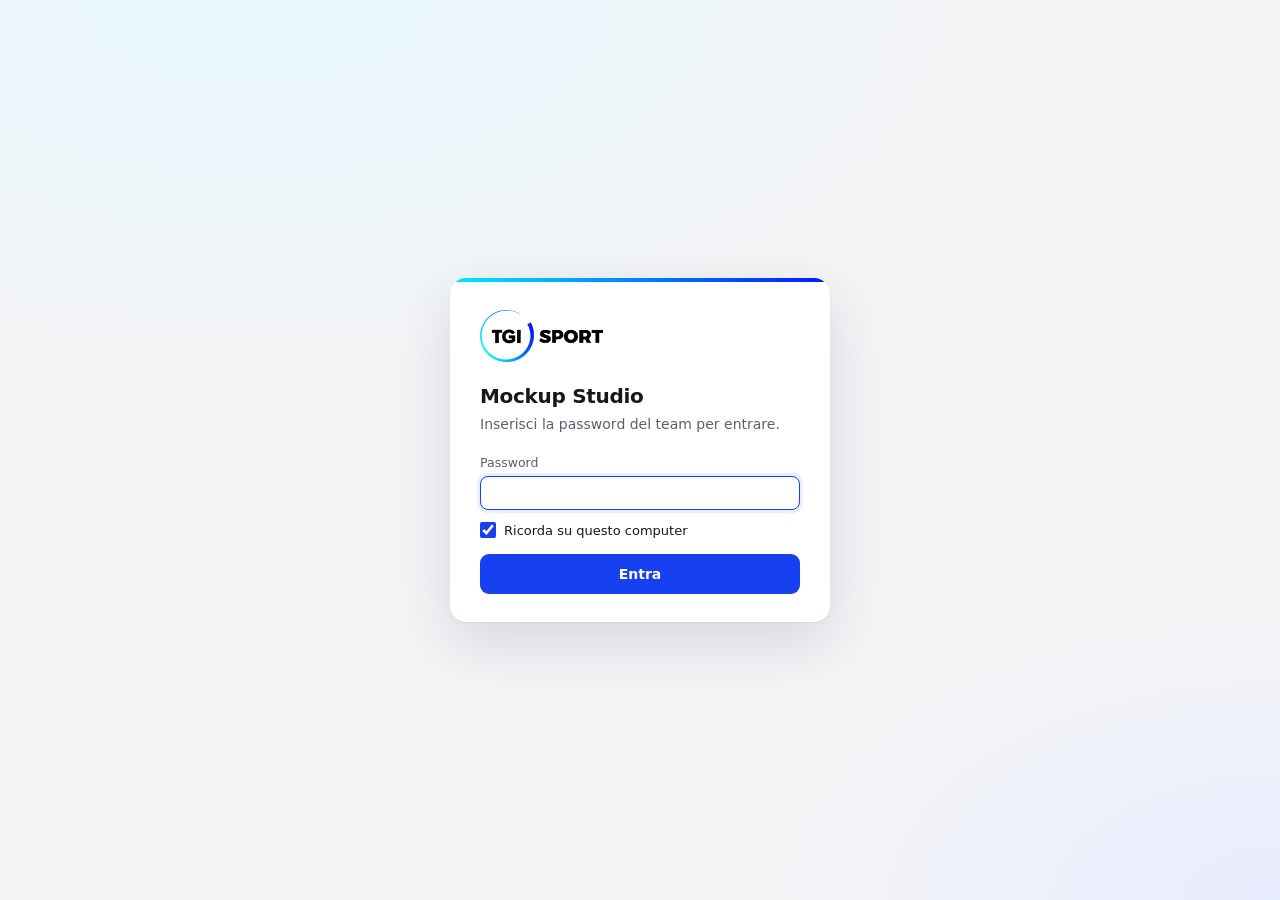
==== Mockup Studio.html @ ddcdf3de "Rimozione dello sfondo del logo sempre disponibile Prima l'opzione compariva solo se il file aveva u" ====
<!doctype html>
<html lang="it">
<head>
  <meta charset="utf-8">
  <meta name="viewport" content="width=device-width, initial-scale=1">
  <title>Mockup Studio · TGI Sport</title>
  <link rel="icon" type="image/png" href="app/favicon.png">
  <link rel="apple-touch-icon" href="app/favicon-180.png">
  <link rel="stylesheet" href="app/stile.css">
</head>
<body>
  <header class="testata">
    <div class="marchio">
      <img class="marchio-logo" src="Logo/TGI-Sport_black.png" alt="TGI Sport" onerror="this.remove()">
      <span class="marchio-nome">Mockup Studio</span>
    </div>
    <nav class="schede" role="tablist" aria-label="Sezioni">
      <button type="button" role="tab" data-vista="mockup" aria-selected="true">Crea mockup</button>
      <button type="button" role="tab" data-vista="template" aria-selected="false">Template</button>
    </nav>
    <span class="spazio"></span>
    <button type="button" class="esci" id="btn-esci" hidden>Esci</button>
  </header>

  <!-- Accesso con la password del team (i template sono cifrati) -->
  <div class="accesso in-attesa" id="accesso">
    <form class="accesso-scheda" id="accesso-form" autocomplete="on">
      <img class="accesso-logo" src="Logo/TGI-Sport_black.png" alt="TGI Sport" onerror="this.remove()">
      <h1>Mockup Studio</h1>
      <p>Inserisci la password del team per entrare.</p>
      <label class="campo"><span>Password</span><input type="password" id="accesso-password" autocomplete="current-password" required></label>
      <label class="spunta"><input type="checkbox" id="accesso-ricorda" checked><span>Ricorda su questo computer</span></label>
      <div class="errore" id="accesso-errore" role="alert" hidden></div>
      <button type="submit" class="primario" id="accesso-entra">Entra</button>
    </form>
  </div>

  <main>
    <!-- ===================== CREA MOCKUP ===================== -->
    <section class="vista" id="vista-mockup">
      <aside class="pannello">
        <section class="passo">
          <h2><span class="n">1</span>Cliente e tipologia</h2>
          <label class="campo"><span>Cliente</span><select id="sel-cliente"></select></label>
          <div class="segmentato" id="sel-tipo" role="radiogroup" aria-label="Tipologia">
            <button type="button" role="radio" data-tipo="CC"><b>Centro campo</b><small>cerchio 500 px</small></button>
            <button type="button" role="radio" data-tipo="MATS"><b>Tappeti</b><small>900 × 100 px</small></button>
          </div>
          <label class="campo" id="campo-scena" hidden><span>Immagine</span><select id="sel-scena"></select></label>
        </section>

        <section class="passo">
          <h2><span class="n">2</span>Logo</h2>
          <label class="drop" id="drop">
            <input type="file" id="file-logo" accept=".ai,.pdf,.svg,.png,.jpg,.jpeg,.webp,image/*,application/pdf">
            <svg class="drop-icona" viewBox="0 0 24 24" aria-hidden="true"><path d="M12 16V4m0 0-4.5 4.5M12 4l4.5 4.5M4 15v3a2 2 0 0 0 2 2h12a2 2 0 0 0 2-2v-3" fill="none" stroke="currentColor" stroke-width="1.7" stroke-linecap="round" stroke-linejoin="round"/></svg>
            <span class="drop-testo"><b>Trascina qui il logo</b><br>oppure clicca per sceglierlo</span>
            <span class="drop-formati">.ai · .pdf · .svg · .png · .jpg</span>
          </label>
          <div class="file" id="file-info" hidden>
            <div class="file-riga">
              <span class="file-nome" id="file-nome"></span>
              <button type="button" class="icona" id="btn-cambia-logo" title="Cambia logo" aria-label="Cambia logo">
                <svg viewBox="0 0 24 24" aria-hidden="true"><path d="M6 6l12 12M18 6 6 18" fill="none" stroke="currentColor" stroke-width="1.8" stroke-linecap="round"/></svg>
              </button>
            </div>
            <div class="file-meta" id="file-meta"></div>
            <div class="file-miniatura sfondo-scacchi"><img id="file-miniatura" alt="Anteprima del file originale"></div>
            <label class="campo" id="campo-pagina" hidden><span>Tavola</span><select id="sel-pagina"></select></label>
            <div class="rilevato" id="rilevato"></div>
            <label class="spunta"><input type="checkbox" id="chk-composto"><span>Usa il file così com'è <small>(già composto)</small></span></label>
          </div>
          <div class="errore" id="errore-logo" role="alert" hidden></div>
        </section>

        <section class="passo" id="passo-composizione">
          <h2><span class="n">3</span>Composizione</h2>
          <div class="campo">
            <span>Colore di sfondo</span>
            <div class="campioni" id="campioni"></div>
            <div class="colore">
              <input type="color" id="col-sfondo" value="#ffffff" aria-label="Scegli colore">
              <input type="text" id="hex-sfondo" value="#FFFFFF" maxlength="7" spellcheck="false" aria-label="Codice colore">
            </div>
          </div>
          <label class="campo cursore"><span>Dimensione logo <output id="out-dim"></output></span><input type="range" id="rng-dim" min="10" max="120" step="1"></label>
          <label class="campo cursore"><span>Spostamento orizzontale <output id="out-x"></output></span><input type="range" id="rng-x" min="-40" max="40" step="0.5"></label>
          <label class="campo cursore"><span>Spostamento verticale <output id="out-y"></output></span><input type="range" id="rng-y" min="-40" max="40" step="0.5"></label>
          <button type="button" class="link" id="btn-ricentra">Ricentra e ripristina dimensione</button>
          <div id="blocco-sfondo-logo" hidden>
            <label class="campo"><span>Sfondo del file del logo</span>
              <select id="sel-rimuovi">
                <option value="no">Mantienilo com'è</option>
                <option value="ovunque">Togli un colore (ovunque)</option>
                <option value="contorno">Togli un colore solo attorno al logo</option>
              </select>
            </label>
            <p class="nota" id="nota-sfondo"></p>
            <div class="campo" id="campo-colore-rimozione">
              <span>Colore da togliere</span>
              <div class="colore">
                <input type="color" id="col-rimozione" value="#ffffff" aria-label="Colore da togliere">
                <input type="text" id="hex-rimozione" value="#FFFFFF" maxlength="7" spellcheck="false" aria-label="Codice del colore da togliere">
                <button type="button" class="contagocce" id="btn-contagocce" title="Preleva il colore dallo schermo, per esempio dall'anteprima del file" aria-label="Preleva il colore dallo schermo" hidden>
                  <svg viewBox="0 0 24 24" aria-hidden="true" fill="none" stroke="currentColor" stroke-width="1.8" stroke-linecap="round" stroke-linejoin="round"><path d="m2 22 1-1h3l9-9"/><path d="M3 21v-3l9-9"/><path d="m15 6 3.4-3.4a2.1 2.1 0 1 1 3 3L18 9l.4.4a2.1 2.1 0 1 1-3 3l-3.8-3.8a2.1 2.1 0 1 1 3-3l.4.4Z"/></svg>
                </button>
              </div>
            </div>
            <label class="campo cursore" id="campo-tolleranza"><span>Tolleranza <output id="out-tol"></output></span><input type="range" id="rng-tol" min="5" max="120" step="1"></label>
          </div>
        </section>

        <section class="passo" id="passo-posizioni">
          <h2><span class="n">4</span>Posizioni</h2>
          <div class="posizioni" id="lista-posizioni"></div>
        </section>

        <section class="passo">
          <h2><span class="n">5</span>Salva</h2>
          <label class="campo"><span>Nome brand</span><input type="text" id="txt-brand" placeholder="es. Nike" autocomplete="off" spellcheck="false"></label>
          <ul class="uscite" id="uscite"></ul>
          <div class="cartella" id="cartella"></div>
          <button type="button" class="primario" id="btn-salva">Salva PNG + JPG</button>
          <div class="secondari">
            <button type="button" id="btn-png">Solo PNG</button>
            <button type="button" id="btn-jpg">Solo JPG</button>
          </div>
        </section>
      </aside>

      <div class="area">
        <div class="barra">
          <div class="segmentato piccolo" id="sel-zoom" role="radiogroup" aria-label="Inquadratura">
            <button type="button" role="radio" data-zoom="intera">Intera</button>
            <button type="button" role="radio" data-zoom="dettaglio">Dettaglio</button>
          </div>
          <button type="button" class="tieni" id="btn-originale" title="Tieni premuto per vedere l'immagine senza il logo">Tieni premuto: originale</button>
          <span class="spazio"></span>
          <span class="misura" id="misura-mockup"></span>
        </div>
        <div class="palco" id="palco">
          <div class="tela" id="tela">
            <canvas id="cv-base"></canvas>
            <canvas id="cv-mockup"></canvas>
            <canvas id="cv-sovrapposto"></canvas>
          </div>
          <div class="palco-messaggio" id="palco-messaggio" hidden></div>
          <div class="caricamento" id="caricamento" hidden><span></span></div>
        </div>
        <div class="produzione">
          <div class="produzione-info">
            <b>PNG di produzione</b>
            <span id="misura-png"></span>
          </div>
          <div class="scacchiera" id="box-artwork"><canvas id="cv-artwork"></canvas></div>
        </div>
      </div>
    </section>

    <!-- ===================== TEMPLATE ===================== -->
    <section class="vista" id="vista-template" hidden>
      <aside class="pannello">
        <section class="passo">
          <h2>Template cliente</h2>
          <label class="campo"><span>Template</span><select id="ed-sel-template"></select></label>
          <div class="secondari">
            <button type="button" id="ed-nuovo">+ Nuovo</button>
            <label class="bottone">Importa file…<input type="file" id="ed-importa" accept=".js,.json" hidden></label>
          </div>
          <label class="campo"><span>Nome del cliente</span><input type="text" id="ed-nome" autocomplete="off"></label>
          <p class="nota">File: <code id="ed-file"></code></p>
        </section>

        <section class="passo">
          <h2>Immagini</h2>
          <div class="lista" id="ed-scene"></div>
          <label class="bottone pieno">+ Aggiungi immagine<input type="file" id="ed-file-scena" accept="image/jpeg,image/png,image/webp" hidden></label>
        </section>

        <section class="passo" id="ed-passo-scena" hidden>
          <h2>Immagine selezionata</h2>
          <label class="campo"><span>Nome</span><input type="text" id="ed-nome-scena" autocomplete="off"></label>
          <div class="segmentato" id="ed-tipo-scena" role="radiogroup" aria-label="Tipologia dell'immagine">
            <button type="button" role="radio" data-tipo="CC"><b>Centro campo</b><small>CC</small></button>
            <button type="button" role="radio" data-tipo="MATS"><b>Tappeti</b><small>MATS</small></button>
          </div>
          <h3>Posizioni</h3>
          <div class="lista" id="ed-posizioni"></div>
          <button type="button" class="bottone pieno" id="ed-aggiungi-pos">+ Aggiungi posizione</button>
          <div class="punto" id="ed-punto" hidden>
            <span id="ed-punto-nome"></span>
            <label>X <input type="number" id="ed-punto-x" step="0.1"></label>
            <label>Y <input type="number" id="ed-punto-y" step="0.1"></label>
          </div>
          <label class="spunta"><input type="checkbox" id="ed-prova" checked><span>Mostra artwork di prova</span></label>
          <p class="nota" id="ed-aiuto"></p>
        </section>

        <section class="passo">
          <h2>Salva template</h2>
          <p class="nota" id="ed-nota-salva"></p>
          <button type="button" class="primario" id="ed-salva">Salva nella cartella templates</button>
          <div class="secondari"><button type="button" id="ed-scarica">Scarica i file</button></div>
        </section>

        <section class="passo">
          <h2>Password del team</h2>
          <p class="nota" id="ed-nota-password"></p>
          <form id="ed-form-password">
            <label class="campo"><span>Nuova password</span><input type="password" id="ed-nuova-password" autocomplete="new-password" minlength="8"></label>
            <label class="campo"><span>Ripeti la nuova password</span><input type="password" id="ed-conferma-password" autocomplete="new-password" minlength="8"></label>
            <button type="submit" class="bottone pieno" id="ed-cambia-password">Imposta la nuova password</button>
          </form>
        </section>
      </aside>

      <div class="area">
        <div class="barra">
          <button type="button" class="piccolo" id="ed-adatta">Adatta</button>
          <button type="button" class="piccolo" id="ed-100">100%</button>
          <span class="misura" id="ed-zoom"></span>
          <span class="spazio"></span>
          <span class="suggerimento">Rotella: zoom · Trascina lo sfondo: sposta · Frecce: muovi il punto (⇧ ×10, ⌥ ×0,1)</span>
        </div>
        <div class="palco editor" id="ed-palco" tabindex="0">
          <canvas id="ed-canvas"></canvas>
          <canvas class="lente" id="ed-lente" width="176" height="176" hidden></canvas>
          <div class="palco-messaggio" id="ed-messaggio">Scegli un template o aggiungi un'immagine per iniziare.</div>
        </div>
      </div>
    </section>
  </main>

  <div class="avvisi" id="avvisi" aria-live="polite"></div>

  <script src="app/geometria.js"></script>
  <script src="app/rendering.js"></script>
  <script src="app/loghi.js"></script>
  <script src="app/composizione.js"></script>
  <script src="app/cifratura.js"></script>
  <script src="app/template.js"></script>
  <script src="app/archivio.js"></script>
  <script src="app/accesso.js"></script>
  <script src="app/app.js"></script>
  <script src="app/editor.js"></script>
</body>
</html>
---- app/stile.css ----
/* Mockup Studio — stile */
:root {
  --sfondo: #f3f4f6;
  --pannello: #ffffff;
  --inchiostro: #15171c;
  --inchiostro-2: #5a606d;
  --inchiostro-3: #8b919c;
  --linea: #e2e4e9;
  --linea-forte: #cfd3da;
  /* colori ripresi dal logo TGI Sport (anello da ciano a blu) */
  --accento: #1740f0;
  --accento-scuro: #0d30cc;
  --accento-tenue: #e9eeff;
  --marchio-gradiente: linear-gradient(90deg, #00e8fe, #0018fe);
  --ok: #188a4a;
  --ok-tenue: #e7f6ee;
  --attenzione: #a86500;
  --attenzione-tenue: #fff4e0;
  --errore: #c62f28;
  --errore-tenue: #fdecea;
  --palco: #1c1e23;
  --palco-2: #25282e;
  --raggio: 10px;
  --ombra: 0 1px 2px rgba(16, 20, 30, .06), 0 4px 16px rgba(16, 20, 30, .06);
  font-family: -apple-system, BlinkMacSystemFont, "SF Pro Text", "Segoe UI", system-ui, Roboto, "Helvetica Neue", Arial, sans-serif;
  font-size: 14px;
  color: var(--inchiostro);
  background: var(--sfondo);
  -webkit-font-smoothing: antialiased;
}

* { box-sizing: border-box; }
html, body { height: 100%; margin: 0; }
body { display: flex; flex-direction: column; background: var(--sfondo); overflow: hidden; }
button, input, select { font: inherit; color: inherit; }
[hidden] { display: none !important; }

/* ---------- testata ---------- */
.testata {
  display: flex; align-items: center; gap: 28px;
  height: 58px; padding: 0 20px;
  background: var(--pannello); border-bottom: 1px solid var(--linea);
  flex: none;
}
.marchio { display: flex; align-items: center; gap: 14px; }
.marchio-logo { display: block; height: 36px; width: auto; }
.marchio-nome {
  padding-left: 14px; border-left: 1px solid var(--linea-forte);
  font-weight: 650; font-size: 14.5px; line-height: 22px; letter-spacing: -.01em; white-space: nowrap;
}
.schede { display: flex; gap: 4px; height: 100%; }
.schede button {
  border: 0; background: none; padding: 0 12px; cursor: pointer;
  color: var(--inchiostro-2); font-weight: 500; position: relative;
}
.schede button[aria-selected="true"] { color: var(--inchiostro); }
.schede button[aria-selected="true"]::after {
  content: ""; position: absolute; left: 10px; right: 10px; bottom: -1px; height: 2px; background: var(--marchio-gradiente); border-radius: 2px;
}
.schede button:hover { color: var(--inchiostro); }

main { flex: 1; min-height: 0; display: flex; }
.testata .spazio { flex: 1; }
.esci {
  height: 32px; padding: 0 14px; border: 1px solid var(--linea-forte); border-radius: 8px; background: #fff;
  color: var(--inchiostro-2); font-weight: 500; font-size: 13px; cursor: pointer;
}
.esci:hover { color: var(--inchiostro); border-color: var(--inchiostro-3); }

/* ---------- accesso con password ---------- */
.accesso {
  position: fixed; inset: 0; z-index: 20; display: grid; place-items: center; padding: 20px;
  background: radial-gradient(1200px 600px at 20% 0%, #e9f9ff 0%, transparent 60%), radial-gradient(900px 500px at 100% 100%, #e8ecff 0%, transparent 55%), var(--sfondo);
}
.accesso-scheda {
  width: 100%; max-width: 380px; padding: 32px 30px 28px; border-radius: 16px; background: var(--pannello);
  box-shadow: 0 1px 2px rgba(16, 20, 30, .06), 0 20px 60px rgba(16, 20, 30, .12); position: relative; overflow: hidden;
}
.accesso.in-attesa .accesso-scheda { visibility: hidden; }
.accesso-scheda::before { content: ""; position: absolute; left: 0; right: 0; top: 0; height: 4px; background: var(--marchio-gradiente); }
.accesso-logo { display: block; height: 52px; width: auto; margin: 0 0 22px; }
.accesso-scheda h1 { margin: 0 0 6px; font-size: 20px; letter-spacing: -.015em; }
.accesso-scheda > p { margin: 0 0 20px; color: var(--inchiostro-2); line-height: 1.5; }
.accesso-scheda .spunta { margin: 2px 0 16px; }
.accesso-scheda .errore { margin: 0 0 14px; }


.vista { flex: 1; min-width: 0; display: flex; }

/* ---------- pannello laterale ---------- */
.pannello {
  width: 344px; flex: none; overflow-y: auto;
  background: var(--pannello); border-right: 1px solid var(--linea);
  padding: 6px 0 24px;
}
.passo { padding: 16px 20px 18px; border-bottom: 1px solid var(--linea); }
.passo:last-child { border-bottom: 0; }
.passo h2 {
  display: flex; align-items: center; gap: 10px;
  margin: 0 0 14px; font-size: 13px; font-weight: 650; letter-spacing: .01em; text-transform: uppercase; color: var(--inchiostro-2);
}
.passo h3 { margin: 18px 0 8px; font-size: 13px; font-weight: 600; }
.n {
  display: inline-grid; place-items: center; width: 20px; height: 20px; border-radius: 50%;
  background: var(--inchiostro); color: #fff; font-size: 11px; font-weight: 700;
}
.passo.disattivo { opacity: .45; pointer-events: none; }

.campo { display: flex; flex-direction: column; gap: 6px; margin-bottom: 12px; }
.campo > span { font-size: 12.5px; color: var(--inchiostro-2); font-weight: 500; display: flex; justify-content: space-between; }
.campo output { color: var(--inchiostro); font-variant-numeric: tabular-nums; }
input[type="text"], input[type="number"], input[type="password"], select {
  height: 34px; padding: 0 10px; border: 1px solid var(--linea-forte); border-radius: 8px; background: #fff; width: 100%;
  outline: none; transition: border-color .15s, box-shadow .15s;
}
input[type="text"]:focus, input[type="number"]:focus, input[type="password"]:focus, select:focus { border-color: var(--accento); box-shadow: 0 0 0 3px var(--accento-tenue); }
input[type="range"] { width: 100%; accent-color: var(--accento); margin: 2px 0; }

.segmentato { display: grid; grid-auto-flow: column; grid-auto-columns: 1fr; gap: 6px; margin-bottom: 12px; }
.segmentato button {
  display: flex; flex-direction: column; align-items: flex-start; gap: 2px;
  padding: 9px 11px; border: 1px solid var(--linea-forte); border-radius: 9px; background: #fff; cursor: pointer; text-align: left;
  transition: border-color .15s, background .15s;
}
.segmentato button b { font-weight: 600; font-size: 13.5px; }
.segmentato button small { font-size: 11.5px; color: var(--inchiostro-3); }
.segmentato button:hover { border-color: var(--inchiostro-3); }
.segmentato button[aria-checked="true"] { border-color: var(--accento); background: var(--accento-tenue); box-shadow: inset 0 0 0 1px var(--accento); }
.segmentato button:disabled { opacity: .4; cursor: not-allowed; }
.segmentato.piccolo { margin: 0; gap: 0; background: var(--palco-2); border-radius: 8px; padding: 2px; }
.segmentato.piccolo button {
  padding: 5px 12px; border: 0; background: transparent; color: #c9ccd3; border-radius: 6px; align-items: center; font-size: 12.5px;
}
.segmentato.piccolo button[aria-checked="true"] { background: #3a3e46; color: #fff; box-shadow: none; }

/* drop zone */
.drop {
  position: relative; display: flex; flex-direction: column; align-items: center; gap: 8px; text-align: center;
  padding: 20px 16px 16px; border: 1.5px dashed var(--linea-forte); border-radius: var(--raggio); cursor: pointer;
  color: var(--inchiostro-2); background: #fafbfc; transition: border-color .15s, background .15s;
}
.drop input { position: absolute; inset: 0; opacity: 0; cursor: pointer; width: 100%; }
.drop:hover, .drop.sopra { border-color: var(--accento); background: var(--accento-tenue); color: var(--inchiostro); }
.drop-icona { width: 26px; height: 26px; color: var(--accento); }
.drop-testo { line-height: 1.45; }
.drop-testo b { color: var(--inchiostro); font-weight: 600; }
.drop-formati { font-size: 11.5px; color: var(--inchiostro-3); letter-spacing: .02em; }

.file { border: 1px solid var(--linea); border-radius: var(--raggio); padding: 10px 12px; margin-top: 10px; background: #fafbfc; }
.file-riga { display: flex; align-items: center; gap: 8px; }
.file-nome { flex: 1; min-width: 0; font-weight: 600; overflow: hidden; text-overflow: ellipsis; white-space: nowrap; }
.file-meta { font-size: 12px; color: var(--inchiostro-3); margin: 2px 0 8px; }
.file .campo { margin: 8px 0; }
.icona {
  display: inline-grid; place-items: center; width: 26px; height: 26px; border: 0; border-radius: 6px; background: transparent; cursor: pointer; color: var(--inchiostro-2);
}
.icona svg { width: 16px; height: 16px; }
.icona:hover { background: var(--linea); color: var(--inchiostro); }

.sfondo-scacchi {
  background-color: #ffffff;
  background-image: linear-gradient(45deg, #dfe1e6 25%, transparent 25%), linear-gradient(-45deg, #dfe1e6 25%, transparent 25%),
    linear-gradient(45deg, transparent 75%, #dfe1e6 75%), linear-gradient(-45deg, transparent 75%, #dfe1e6 75%);
  background-size: 10px 10px; background-position: 0 0, 0 5px, 5px -5px, -5px 0;
}
.file-miniatura { display: flex; align-items: center; justify-content: center; height: 88px; padding: 8px; margin: 2px 0 10px; border: 1px solid var(--linea); border-radius: 8px; }
.file-miniatura img { display: block; max-width: 100%; max-height: 100%; }
.file-miniatura img:not([src]) { display: none; }
.contagocce {
  flex: none; display: grid; place-items: center; width: 40px; height: 34px; padding: 0;
  border: 1px solid var(--linea-forte); border-radius: 8px; background: #fff; color: var(--inchiostro-2); cursor: pointer;
}
.contagocce:hover { border-color: var(--inchiostro-3); color: var(--inchiostro); }
.contagocce svg { width: 18px; height: 18px; }
#nota-sfondo { margin: -4px 0 12px; }
#nota-sfondo:empty { display: none; }
.rilevato { font-size: 12.5px; line-height: 1.4; padding: 8px 10px; border-radius: 8px; margin-bottom: 8px; }
.rilevato:empty { display: none; }
.rilevato.si { background: var(--ok-tenue); color: var(--ok); }
.rilevato.no { background: #f0f1f4; color: var(--inchiostro-2); }
.rilevato.attenzione { background: var(--attenzione-tenue); color: var(--attenzione); }

.spunta { display: flex; align-items: center; gap: 8px; cursor: pointer; font-size: 13px; margin: 6px 0 0; }
.spunta input { width: 16px; height: 16px; accent-color: var(--accento); margin: 0; flex: none; }
.spunta small { color: var(--inchiostro-3); }

.errore { margin-top: 10px; padding: 9px 11px; border-radius: 8px; background: var(--errore-tenue); color: var(--errore); font-size: 12.5px; line-height: 1.45; }

.campioni { display: flex; flex-wrap: wrap; gap: 6px; }
.campione {
  width: 28px; height: 28px; border-radius: 7px; border: 1px solid rgba(0,0,0,.14); cursor: pointer; padding: 0; position: relative;
  transition: transform .1s;
}
.campione:hover { transform: scale(1.08); }
.campione[aria-pressed="true"] { box-shadow: 0 0 0 2px #fff, 0 0 0 4px var(--accento); }
.campioni-etichetta { width: 100%; font-size: 11px; color: var(--inchiostro-3); margin-top: 2px; }
.colore { display: flex; gap: 8px; margin-top: 8px; }
.colore input[type="color"] { width: 44px; height: 34px; padding: 2px; border: 1px solid var(--linea-forte); border-radius: 8px; background: #fff; cursor: pointer; flex: none; }
.colore input[type="text"] { font-family: ui-monospace, "SF Mono", Menlo, monospace; text-transform: uppercase; }

.link { border: 0; background: none; color: var(--accento); padding: 0; cursor: pointer; font-size: 12.5px; font-weight: 500; }
.link:hover { text-decoration: underline; }
#blocco-sfondo-logo { margin-top: 16px; padding-top: 14px; border-top: 1px dashed var(--linea); }

.posizioni { display: flex; flex-direction: column; gap: 6px; }
.posizione {
  display: flex; align-items: center; gap: 10px; padding: 9px 11px; border: 1px solid var(--linea-forte); border-radius: 9px; cursor: pointer;
  transition: border-color .15s, background .15s;
}
.posizione:hover { border-color: var(--inchiostro-3); }
.posizione input { width: 16px; height: 16px; accent-color: var(--accento); margin: 0; }
.posizione.attiva { border-color: var(--accento); background: var(--accento-tenue); }
.posizione small { margin-left: auto; color: var(--inchiostro-3); font-size: 11.5px; }

.uscite { list-style: none; margin: 0 0 12px; padding: 0; display: flex; flex-direction: column; gap: 6px; }
.uscite li { display: flex; align-items: baseline; gap: 8px; font-size: 12.5px; }
.uscite code { font-family: ui-monospace, "SF Mono", Menlo, monospace; font-size: 12px; background: #f0f1f4; padding: 2px 6px; border-radius: 5px; word-break: break-all; }
.uscite span { color: var(--inchiostro-3); white-space: nowrap; }

.cartella { font-size: 12.5px; color: var(--inchiostro-2); margin-bottom: 12px; line-height: 1.45; }
.cartella b { color: var(--inchiostro); font-weight: 600; }

button.primario {
  width: 100%; height: 40px; border: 0; border-radius: 9px; background: var(--accento); color: #fff; font-weight: 600; cursor: pointer;
  transition: background .15s, transform .05s;
}
button.primario:hover { background: var(--accento-scuro); }
button.primario:active { transform: translateY(1px); }
button.primario:disabled { background: #b7c3ee; cursor: not-allowed; }
.secondari { display: flex; gap: 8px; margin-top: 8px; }
.secondari > button, .secondari > .bottone, .bottone {
  flex: 1; display: inline-flex; align-items: center; justify-content: center; height: 34px; padding: 0 10px;
  border: 1px solid var(--linea-forte); border-radius: 8px; background: #fff; cursor: pointer; font-weight: 500; font-size: 13px;
}
.secondari > button:hover, .bottone:hover { border-color: var(--inchiostro-3); }
.secondari > button:disabled { opacity: .45; cursor: not-allowed; }
.bottone.pieno { width: 100%; margin-top: 8px; }

.nota { font-size: 12.5px; color: var(--inchiostro-2); line-height: 1.5; margin: 6px 0 0; }
.nota code, .passo code { font-family: ui-monospace, "SF Mono", Menlo, monospace; font-size: 12px; background: #f0f1f4; padding: 1px 5px; border-radius: 4px; }

/* ---------- area anteprima ---------- */
.area { flex: 1; min-width: 0; display: flex; flex-direction: column; background: var(--palco); }
.barra { display: flex; align-items: center; gap: 12px; height: 48px; padding: 0 16px; border-bottom: 1px solid #2c2f36; color: #c9ccd3; flex: none; }
.barra .spazio { flex: 1; }
.misura { font-size: 12px; color: #8d929c; font-variant-numeric: tabular-nums; }
.suggerimento { font-size: 12px; color: #8d929c; }
.tieni, .barra button.piccolo {
  height: 30px; padding: 0 12px; border: 1px solid #3a3e46; border-radius: 7px; background: transparent; color: #c9ccd3; cursor: pointer; font-size: 12.5px;
  user-select: none; -webkit-user-select: none;
}
.tieni:hover, .barra button.piccolo:hover { background: #2a2d34; color: #fff; }
.tieni.premuto { background: #3a3e46; color: #fff; }

.palco { position: relative; flex: 1; min-height: 0; overflow: hidden; }
.tela { position: absolute; left: 0; top: 0; transform-origin: 0 0; box-shadow: 0 8px 40px rgba(0,0,0,.45); transition: transform .25s ease; }
.tela canvas { position: absolute; left: 0; top: 0; display: block; }
.tela #cv-base { position: relative; }
.palco-messaggio {
  position: absolute; inset: 0; display: grid; place-items: center; text-align: center; padding: 24px;
  color: #9ba0aa; font-size: 14px; line-height: 1.6; pointer-events: none;
}
.caricamento { position: absolute; top: 14px; right: 16px; }
.caricamento span {
  display: block; width: 18px; height: 18px; border-radius: 50%; border: 2px solid rgba(255,255,255,.25); border-top-color: #fff; animation: gira .8s linear infinite;
}
@keyframes gira { to { transform: rotate(360deg); } }

.produzione { flex: none; display: flex; align-items: center; gap: 18px; height: 150px; padding: 14px 18px; border-top: 1px solid #2c2f36; background: #17191d; }
.produzione-info { display: flex; flex-direction: column; gap: 4px; color: #c9ccd3; font-size: 12.5px; width: 150px; flex: none; }
.produzione-info b { color: #fff; font-weight: 600; font-size: 13px; }
.produzione-info span { color: #8d929c; font-variant-numeric: tabular-nums; line-height: 1.5; }
.scacchiera {
  height: 100%; flex: 1; min-width: 0; display: flex; align-items: center; justify-content: flex-start;
}
.scacchiera canvas {
  max-height: 100%; max-width: 100%;
  background-color: #ffffff;
  background-image: linear-gradient(45deg, #d9dbe0 25%, transparent 25%), linear-gradient(-45deg, #d9dbe0 25%, transparent 25%),
    linear-gradient(45deg, transparent 75%, #d9dbe0 75%), linear-gradient(-45deg, transparent 75%, #d9dbe0 75%);
  background-size: 12px 12px; background-position: 0 0, 0 6px, 6px -6px, -6px 0;
  border-radius: 4px;
}

/* ---------- editor ---------- */
.palco.editor { cursor: grab; outline: none; }
.palco.editor.trascina { cursor: grabbing; }
.palco.editor.maniglia { cursor: move; }
#ed-canvas { position: absolute; inset: 0; width: 100%; height: 100%; display: block; }
.lente { position: absolute; top: 14px; left: 14px; width: 176px; height: 176px; border-radius: 12px; box-shadow: 0 0 0 2px #fff, 0 8px 30px rgba(0,0,0,.5); pointer-events: none; }
.lente.destra { left: auto; right: 14px; }
.lista { display: flex; flex-direction: column; gap: 6px; }
.voce {
  display: flex; align-items: center; gap: 10px; padding: 7px 8px 7px 10px; border: 1px solid var(--linea-forte); border-radius: 9px; cursor: pointer; background: #fff;
}
.voce:hover { border-color: var(--inchiostro-3); }
.voce.attiva { border-color: var(--accento); background: var(--accento-tenue); }
.voce img { width: 48px; height: 27px; object-fit: cover; border-radius: 4px; flex: none; background: #ddd; }
.voce .testo { flex: 1; min-width: 0; display: flex; flex-direction: column; }
.voce .testo b { font-weight: 600; font-size: 13px; overflow: hidden; text-overflow: ellipsis; white-space: nowrap; }
.voce .testo small { font-size: 11.5px; color: var(--inchiostro-3); }
.voce input[type="text"] { height: 28px; font-size: 13px; padding: 0 8px; }
.voce .bordo { width: 64px; flex: none; }
.voce .bordo input { height: 28px; padding: 0 6px; font-size: 12.5px; }
.pallino { width: 10px; height: 10px; border-radius: 50%; flex: none; }
.punto { display: flex; align-items: center; gap: 8px; margin-top: 12px; padding: 8px 10px; border-radius: 8px; background: #f0f1f4; font-size: 12.5px; }
.punto span { font-weight: 600; flex: 1; }
.punto label { display: flex; align-items: center; gap: 4px; color: var(--inchiostro-2); }
.punto input { width: 76px; height: 28px; padding: 0 6px; }

/* ---------- avvisi ---------- */
.avvisi { position: fixed; left: 50%; bottom: 22px; transform: translateX(-50%); display: flex; flex-direction: column; gap: 8px; align-items: center; z-index: 10; pointer-events: none; }
.avviso {
  pointer-events: auto; max-width: 560px; padding: 10px 16px; border-radius: 10px; background: #15171c; color: #fff; font-size: 13px; line-height: 1.45;
  box-shadow: 0 10px 30px rgba(0,0,0,.25); animation: entra .2s ease;
}
.avviso.ok { background: #13653a; }
.avviso.errore { background: #a32520; }
@keyframes entra { from { opacity: 0; transform: translateY(8px); } }

@media (max-width: 900px) {
  body { overflow: auto; }
  main, .vista { flex-direction: column; }
  .pannello { width: 100%; border-right: 0; border-bottom: 1px solid var(--linea); overflow: visible; }
  .area { min-height: 70vh; }
  .suggerimento { display: none; }
}
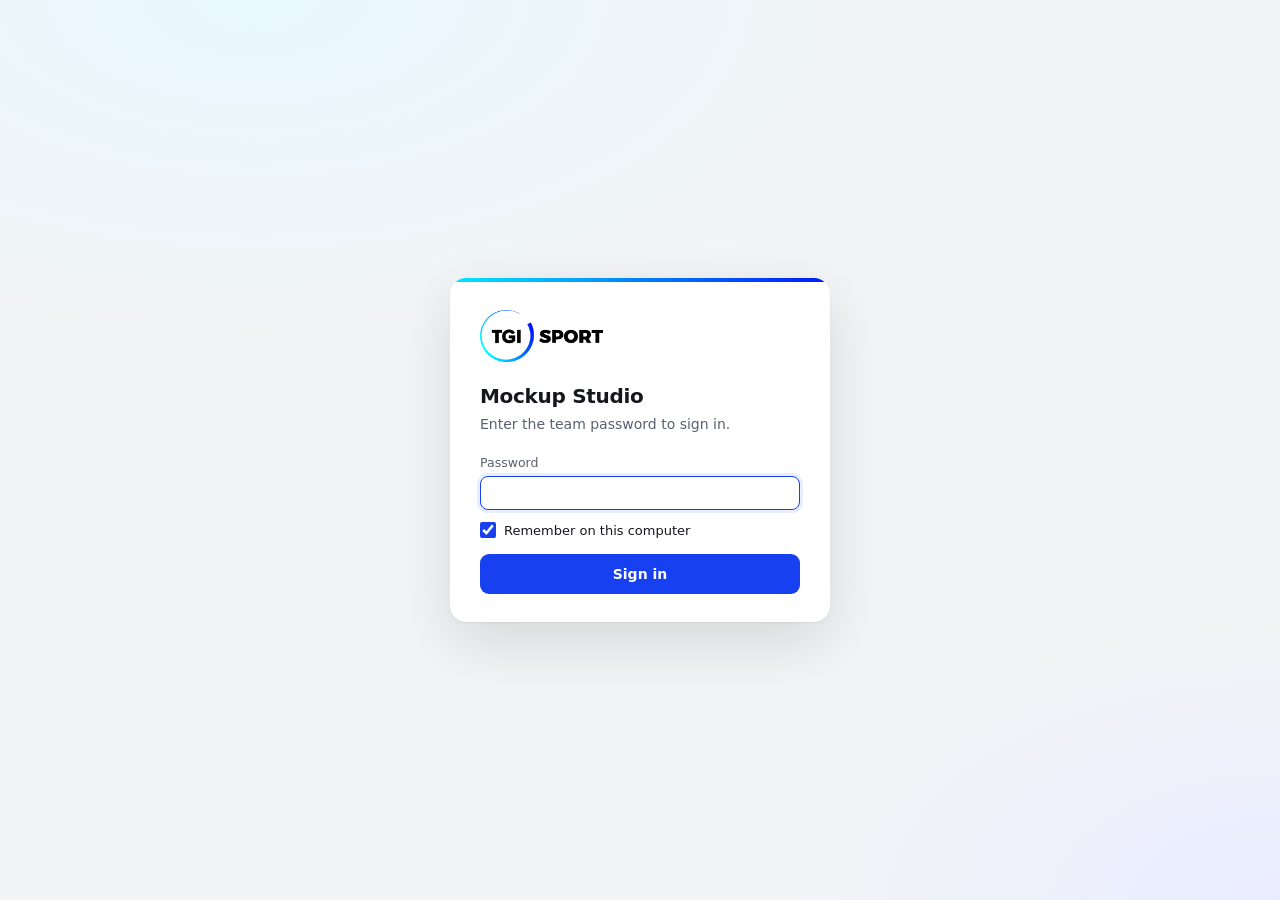
==== commit ad887b67: "Interfaccia in inglese Tutti i testi della piattaforma sono ora in inglese (britannico): schermate, " ====
--- a/Mockup Studio.html
+++ b/Mockup Studio.html
@@ -1,5 +1,5 @@
 <!doctype html>
-<html lang="it">
+<html lang="en">
 <head>
   <meta charset="utf-8">
   <meta name="viewport" content="width=device-width, initial-scale=1">
@@ -14,12 +14,12 @@
       <img class="marchio-logo" src="Logo/TGI-Sport_black.png" alt="TGI Sport" onerror="this.remove()">
       <span class="marchio-nome">Mockup Studio</span>
     </div>
-    <nav class="schede" role="tablist" aria-label="Sezioni">
-      <button type="button" role="tab" data-vista="mockup" aria-selected="true">Crea mockup</button>
-      <button type="button" role="tab" data-vista="template" aria-selected="false">Template</button>
+    <nav class="schede" role="tablist" aria-label="Sections">
+      <button type="button" role="tab" data-vista="mockup" aria-selected="true">Create mockup</button>
+      <button type="button" role="tab" data-vista="template" aria-selected="false">Templates</button>
     </nav>
     <span class="spazio"></span>
-    <button type="button" class="esci" id="btn-esci" hidden>Esci</button>
+    <button type="button" class="esci" id="btn-esci" hidden>Sign out</button>
   </header>
 
   <!-- Accesso con la password del team (i template sono cifrati) -->
@@ -27,11 +27,11 @@
     <form class="accesso-scheda" id="accesso-form" autocomplete="on">
       <img class="accesso-logo" src="Logo/TGI-Sport_black.png" alt="TGI Sport" onerror="this.remove()">
       <h1>Mockup Studio</h1>
-      <p>Inserisci la password del team per entrare.</p>
+      <p>Enter the team password to sign in.</p>
       <label class="campo"><span>Password</span><input type="password" id="accesso-password" autocomplete="current-password" required></label>
-      <label class="spunta"><input type="checkbox" id="accesso-ricorda" checked><span>Ricorda su questo computer</span></label>
+      <label class="spunta"><input type="checkbox" id="accesso-ricorda" checked><span>Remember on this computer</span></label>
       <div class="errore" id="accesso-errore" role="alert" hidden></div>
-      <button type="submit" class="primario" id="accesso-entra">Entra</button>
+      <button type="submit" class="primario" id="accesso-entra">Sign in</button>
     </form>
   </div>
 
@@ -40,13 +40,11 @@
     <section class="vista" id="vista-mockup">
       <aside class="pannello">
         <section class="passo">
-          <h2><span class="n">1</span>Cliente e tipologia</h2>
-          <label class="campo"><span>Cliente</span><select id="sel-cliente"></select></label>
-          <div class="segmentato" id="sel-tipo" role="radiogroup" aria-label="Tipologia">
-            <button type="button" role="radio" data-tipo="CC"><b>Centro campo</b><small>cerchio 500 px</small></button>
-            <button type="button" role="radio" data-tipo="MATS"><b>Tappeti</b><small>900 × 100 px</small></button>
-          </div>
-          <label class="campo" id="campo-scena" hidden><span>Immagine</span><select id="sel-scena"></select></label>
+          <h2><span class="n">1</span>Client and type</h2>
+          <label class="campo"><span>Client</span><select id="sel-cliente"></select></label>
+          <div class="segmentato griglia" id="sel-tipo" role="radiogroup" aria-label="Type"></div>
+          <p class="nota" id="nota-tipi" hidden>Greyed-out types have no image for this client: add them in the Templates tab.</p>
+          <label class="campo" id="campo-scena" hidden><span>Image</span><select id="sel-scena"></select></label>
         </section>
 
         <section class="passo">
@@ -54,87 +52,113 @@
           <label class="drop" id="drop">
             <input type="file" id="file-logo" accept=".ai,.pdf,.svg,.png,.jpg,.jpeg,.webp,image/*,application/pdf">
             <svg class="drop-icona" viewBox="0 0 24 24" aria-hidden="true"><path d="M12 16V4m0 0-4.5 4.5M12 4l4.5 4.5M4 15v3a2 2 0 0 0 2 2h12a2 2 0 0 0 2-2v-3" fill="none" stroke="currentColor" stroke-width="1.7" stroke-linecap="round" stroke-linejoin="round"/></svg>
-            <span class="drop-testo"><b>Trascina qui il logo</b><br>oppure clicca per sceglierlo</span>
+            <span class="drop-testo"><b>Drop the logo here</b><br>or click to choose it</span>
             <span class="drop-formati">.ai · .pdf · .svg · .png · .jpg</span>
           </label>
           <div class="file" id="file-info" hidden>
             <div class="file-riga">
               <span class="file-nome" id="file-nome"></span>
-              <button type="button" class="icona" id="btn-cambia-logo" title="Cambia logo" aria-label="Cambia logo">
+              <button type="button" class="icona" id="btn-cambia-logo" title="Change logo" aria-label="Change logo">
                 <svg viewBox="0 0 24 24" aria-hidden="true"><path d="M6 6l12 12M18 6 6 18" fill="none" stroke="currentColor" stroke-width="1.8" stroke-linecap="round"/></svg>
               </button>
             </div>
             <div class="file-meta" id="file-meta"></div>
-            <div class="file-miniatura sfondo-scacchi"><img id="file-miniatura" alt="Anteprima del file originale"></div>
-            <label class="campo" id="campo-pagina" hidden><span>Tavola</span><select id="sel-pagina"></select></label>
+            <div class="file-miniatura sfondo-scacchi"><img id="file-miniatura" alt="Preview of the original file"></div>
+            <label class="campo" id="campo-pagina" hidden><span>Artboard</span><select id="sel-pagina"></select></label>
             <div class="rilevato" id="rilevato"></div>
-            <label class="spunta"><input type="checkbox" id="chk-composto"><span>Usa il file così com'è <small>(già composto)</small></span></label>
+            <label class="spunta"><input type="checkbox" id="chk-composto"><span>Use the file as it is <small>(already composed)</small></span></label>
           </div>
           <div class="errore" id="errore-logo" role="alert" hidden></div>
         </section>
 
         <section class="passo" id="passo-composizione">
-          <h2><span class="n">3</span>Composizione</h2>
-          <div class="campo">
-            <span>Colore di sfondo</span>
-            <div class="campioni" id="campioni"></div>
-            <div class="colore">
-              <input type="color" id="col-sfondo" value="#ffffff" aria-label="Scegli colore">
-              <input type="text" id="hex-sfondo" value="#FFFFFF" maxlength="7" spellcheck="false" aria-label="Codice colore">
-            </div>
-          </div>
-          <label class="campo cursore"><span>Dimensione logo <output id="out-dim"></output></span><input type="range" id="rng-dim" min="10" max="120" step="1"></label>
-          <label class="campo cursore"><span>Spostamento orizzontale <output id="out-x"></output></span><input type="range" id="rng-x" min="-40" max="40" step="0.5"></label>
-          <label class="campo cursore"><span>Spostamento verticale <output id="out-y"></output></span><input type="range" id="rng-y" min="-40" max="40" step="0.5"></label>
-          <button type="button" class="link" id="btn-ricentra">Ricentra e ripristina dimensione</button>
-          <div id="blocco-sfondo-logo" hidden>
-            <label class="campo"><span>Sfondo del file del logo</span>
+          <h2><span class="n">3</span>Composition</h2>
+          <div class="gruppo" id="blocco-sfondo-logo" hidden>
+            <label class="campo"><span>Logo file background</span>
               <select id="sel-rimuovi">
-                <option value="no">Mantienilo com'è</option>
-                <option value="ovunque">Togli un colore (ovunque)</option>
-                <option value="contorno">Togli un colore solo attorno al logo</option>
+                <option value="no">Keep it as it is</option>
+                <option value="ovunque">Remove a colour (everywhere)</option>
+                <option value="contorno">Remove a colour only around the logo</option>
               </select>
             </label>
             <p class="nota" id="nota-sfondo"></p>
             <div class="campo" id="campo-colore-rimozione">
-              <span>Colore da togliere</span>
+              <span>Colour to remove</span>
               <div class="colore">
-                <input type="color" id="col-rimozione" value="#ffffff" aria-label="Colore da togliere">
-                <input type="text" id="hex-rimozione" value="#FFFFFF" maxlength="7" spellcheck="false" aria-label="Codice del colore da togliere">
-                <button type="button" class="contagocce" id="btn-contagocce" title="Preleva il colore dallo schermo, per esempio dall'anteprima del file" aria-label="Preleva il colore dallo schermo" hidden>
+                <input type="color" id="col-rimozione" value="#ffffff" aria-label="Colour to remove">
+                <input type="text" id="hex-rimozione" value="#FFFFFF" maxlength="7" spellcheck="false" aria-label="Hex code of the colour to remove">
+                <button type="button" class="contagocce" id="btn-contagocce" title="Pick the colour from the screen, for example from the file preview" aria-label="Pick the colour from the screen" hidden>
                   <svg viewBox="0 0 24 24" aria-hidden="true" fill="none" stroke="currentColor" stroke-width="1.8" stroke-linecap="round" stroke-linejoin="round"><path d="m2 22 1-1h3l9-9"/><path d="M3 21v-3l9-9"/><path d="m15 6 3.4-3.4a2.1 2.1 0 1 1 3 3L18 9l.4.4a2.1 2.1 0 1 1-3 3l-3.8-3.8a2.1 2.1 0 1 1 3-3l.4.4Z"/></svg>
                 </button>
               </div>
             </div>
-            <label class="campo cursore" id="campo-tolleranza"><span>Tolleranza <output id="out-tol"></output></span><input type="range" id="rng-tol" min="5" max="120" step="1"></label>
-          </div>
+            <label class="campo cursore" id="campo-tolleranza"><span>Tolerance <output id="out-tol"></output></span><input type="range" id="rng-tol" min="5" max="120" step="1"></label>
+          </div>
+          <div class="gruppo" id="blocco-colore-logo" hidden>
+            <div class="campo">
+              <span>Logo colour</span>
+              <div class="segmentato compatto" id="sel-colore-logo" role="radiogroup" aria-label="Logo colour">
+                <button type="button" role="radio" data-colore-logo="originale"><b>Original</b></button>
+                <button type="button" role="radio" data-colore-logo="tinta"><b>Change colour</b></button>
+              </div>
+            </div>
+            <div class="campo" id="campo-colore-logo" hidden>
+              <div class="campioni" id="campioni-logo"></div>
+              <div class="colore">
+                <input type="color" id="col-logo" value="#ffffff" aria-label="New logo colour">
+                <input type="text" id="hex-logo" value="#FFFFFF" maxlength="7" spellcheck="false" aria-label="Hex code of the new logo colour">
+              </div>
+            </div>
+            <p class="nota" id="nota-colore-logo"></p>
+          </div>
+          <div class="campo">
+            <span>Artwork background</span>
+            <div class="campioni" id="campioni"></div>
+            <div class="colore">
+              <input type="color" id="col-sfondo" value="#ffffff" aria-label="Choose colour">
+              <input type="text" id="hex-sfondo" value="#FFFFFF" maxlength="7" spellcheck="false" aria-label="Colour hex code" placeholder="transparent">
+            </div>
+            <p class="nota" id="nota-trasparente" hidden>Transparent background: in the mockup the photo shows around the logo, so the photo must have no old logos in that position.</p>
+          </div>
+          <label class="campo cursore"><span>Logo size <output id="out-dim"></output></span><input type="range" id="rng-dim" min="10" max="120" step="1"></label>
+          <label class="campo cursore"><span>Horizontal offset <output id="out-x"></output></span><input type="range" id="rng-x" min="-40" max="40" step="0.5"></label>
+          <label class="campo cursore"><span>Vertical offset <output id="out-y"></output></span><input type="range" id="rng-y" min="-40" max="40" step="0.5"></label>
+          <button type="button" class="link" id="btn-ricentra">Recentre and reset size</button>
         </section>
 
         <section class="passo" id="passo-posizioni">
-          <h2><span class="n">4</span>Posizioni</h2>
-          <div class="posizioni" id="lista-posizioni"></div>
-        </section>
-
-        <section class="passo">
-          <h2><span class="n">5</span>Salva</h2>
-          <label class="campo"><span>Nome brand</span><input type="text" id="txt-brand" placeholder="es. Nike" autocomplete="off" spellcheck="false"></label>
+          <h2><span class="n">4</span>Positions</h2>
+          <div class="campo" id="blocco-competizione" hidden>
+            <span>Competition</span>
+            <div class="segmentato griglia competizioni" id="sel-variante" role="radiogroup" aria-label="Competition"></div>
+            <p class="nota">The fixed mats (e.g. the inner ones) show the artwork of the chosen competition.</p>
+          </div>
+          <div class="campo" id="campo-posizioni">
+            <span id="etichetta-posizioni" hidden>Logo positions</span>
+            <div class="posizioni" id="lista-posizioni"></div>
+          </div>
+        </section>
+
+        <section class="passo">
+          <h2><span class="n">5</span>Save</h2>
+          <label class="campo"><span>Brand name</span><input type="text" id="txt-brand" placeholder="e.g. Nike" autocomplete="off" spellcheck="false"></label>
           <ul class="uscite" id="uscite"></ul>
           <div class="cartella" id="cartella"></div>
-          <button type="button" class="primario" id="btn-salva">Salva PNG + JPG</button>
+          <button type="button" class="primario" id="btn-salva">Save PNG + JPG</button>
           <div class="secondari">
-            <button type="button" id="btn-png">Solo PNG</button>
-            <button type="button" id="btn-jpg">Solo JPG</button>
+            <button type="button" id="btn-png">PNG only</button>
+            <button type="button" id="btn-jpg">JPG only</button>
           </div>
         </section>
       </aside>
 
       <div class="area">
         <div class="barra">
-          <div class="segmentato piccolo" id="sel-zoom" role="radiogroup" aria-label="Inquadratura">
-            <button type="button" role="radio" data-zoom="intera">Intera</button>
-            <button type="button" role="radio" data-zoom="dettaglio">Dettaglio</button>
-          </div>
-          <button type="button" class="tieni" id="btn-originale" title="Tieni premuto per vedere l'immagine senza il logo">Tieni premuto: originale</button>
+          <div class="segmentato piccolo" id="sel-zoom" role="radiogroup" aria-label="View">
+            <button type="button" role="radio" data-zoom="intera">Full</button>
+            <button type="button" role="radio" data-zoom="dettaglio">Detail</button>
+          </div>
+          <button type="button" class="tieni" id="btn-originale" title="Press and hold to see the image without the logo">Hold for original</button>
           <span class="spazio"></span>
           <span class="misura" id="misura-mockup"></span>
         </div>
@@ -149,7 +173,7 @@
         </div>
         <div class="produzione">
           <div class="produzione-info">
-            <b>PNG di produzione</b>
+            <b>Production PNG</b>
             <span id="misura-png"></span>
           </div>
           <div class="scacchiera" id="box-artwork"><canvas id="cv-artwork"></canvas></div>
@@ -161,71 +185,105 @@
     <section class="vista" id="vista-template" hidden>
       <aside class="pannello">
         <section class="passo">
-          <h2>Template cliente</h2>
+          <h2>Client template</h2>
           <label class="campo"><span>Template</span><select id="ed-sel-template"></select></label>
           <div class="secondari">
-            <button type="button" id="ed-nuovo">+ Nuovo</button>
-            <label class="bottone">Importa file…<input type="file" id="ed-importa" accept=".js,.json" hidden></label>
-          </div>
-          <label class="campo"><span>Nome del cliente</span><input type="text" id="ed-nome" autocomplete="off"></label>
+            <button type="button" id="ed-nuovo">+ New</button>
+            <label class="bottone">Import file…<input type="file" id="ed-importa" accept=".js,.json" hidden></label>
+          </div>
+          <label class="campo"><span>Client name</span><input type="text" id="ed-nome" autocomplete="off"></label>
           <p class="nota">File: <code id="ed-file"></code></p>
         </section>
 
         <section class="passo">
-          <h2>Immagini</h2>
+          <h2>Images</h2>
           <div class="lista" id="ed-scene"></div>
-          <label class="bottone pieno">+ Aggiungi immagine<input type="file" id="ed-file-scena" accept="image/jpeg,image/png,image/webp" hidden></label>
+          <label class="bottone pieno">+ Add image<input type="file" id="ed-file-scena" accept="image/jpeg,image/png,image/webp" hidden></label>
         </section>
 
         <section class="passo" id="ed-passo-scena" hidden>
-          <h2>Immagine selezionata</h2>
-          <label class="campo"><span>Nome</span><input type="text" id="ed-nome-scena" autocomplete="off"></label>
-          <div class="segmentato" id="ed-tipo-scena" role="radiogroup" aria-label="Tipologia dell'immagine">
-            <button type="button" role="radio" data-tipo="CC"><b>Centro campo</b><small>CC</small></button>
-            <button type="button" role="radio" data-tipo="MATS"><b>Tappeti</b><small>MATS</small></button>
-          </div>
-          <h3>Posizioni</h3>
+          <h2>Selected image</h2>
+          <label class="campo"><span>Name</span><input type="text" id="ed-nome-scena" autocomplete="off"></label>
+          <label class="bottone pieno sostituisci" title="For example with the clean photo, without logos: positions and competitions are kept">Replace the photo (positions are kept)<input type="file" id="ed-file-sostituisci" accept="image/jpeg,image/png,image/webp" hidden></label>
+          <div class="segmentato griglia" id="ed-tipo-scena" role="radiogroup" aria-label="Image type"></div>
+          <h3>Positions</h3>
           <div class="lista" id="ed-posizioni"></div>
-          <button type="button" class="bottone pieno" id="ed-aggiungi-pos">+ Aggiungi posizione</button>
+          <div class="secondari">
+            <button type="button" id="ed-aggiungi-pos">+ Logo position</button>
+            <button type="button" id="ed-aggiungi-comp">+ Competition position</button>
+          </div>
           <div class="punto" id="ed-punto" hidden>
             <span id="ed-punto-nome"></span>
             <label>X <input type="number" id="ed-punto-x" step="0.1"></label>
             <label>Y <input type="number" id="ed-punto-y" step="0.1"></label>
           </div>
-          <label class="spunta"><input type="checkbox" id="ed-prova" checked><span>Mostra artwork di prova</span></label>
+          <label class="spunta"><input type="checkbox" id="ed-prova" checked><span>Show test artwork</span></label>
           <p class="nota" id="ed-aiuto"></p>
-        </section>
-
-        <section class="passo">
-          <h2>Salva template</h2>
+
+          <div id="ed-blocco-competizioni">
+            <h3>Competitions</h3>
+            <p class="nota"><b>Competition</b> positions (e.g. the inner mats) show the artwork of the competition chosen in <i>Create mockup</i>, for example enilive for domestic matches and 1xbet for international ones, and never receive the brand logo.</p>
+            <div class="lista" id="ed-varianti"></div>
+            <div class="secondari">
+              <label class="bottone">+ Add artwork<input type="file" id="ed-file-variante" accept="image/png,image/jpeg,image/webp" hidden></label>
+              <select id="ed-copia-comp" aria-label="Copy the competitions from another client"><option value="">Copy from a client…</option></select>
+            </div>
+          </div>
+
+          <div id="ed-blocco-spessore" hidden>
+            <h3>Mat thickness</h3>
+            <label class="spunta"><input type="checkbox" id="ed-spessore"><span>Add thickness in the mockup</span></label>
+            <div id="ed-spessore-campi" hidden>
+              <div class="campo">
+                <span>Colour</span>
+                <div class="colore">
+                  <input type="color" id="ed-spessore-colore" value="#a0a0a0" aria-label="Thickness colour">
+                  <input type="text" id="ed-spessore-hex" maxlength="7" spellcheck="false" aria-label="Hex code of the thickness colour">
+                </div>
+              </div>
+              <label class="campo cursore"><span>Depth <output id="ed-spessore-out"></output></span><input type="range" id="ed-spessore-prof" min="1" max="20" step="0.5"></label>
+              <label class="campo"><span>Side</span>
+                <select id="ed-spessore-lato">
+                  <option value="auto">Automatic: top and lower short side</option>
+                  <option value="sinistra">Goal on the left: top and left</option>
+                  <option value="destra">Goal on the right: top and right</option>
+                </select>
+              </label>
+            </div>
+            <p class="nota">Applies to every mat in this image, competition mats included. The production PNG has no thickness.</p>
+          </div>
+        </section>
+
+        <section class="passo">
+          <h2>Save template</h2>
           <p class="nota" id="ed-nota-salva"></p>
-          <button type="button" class="primario" id="ed-salva">Salva nella cartella templates</button>
-          <div class="secondari"><button type="button" id="ed-scarica">Scarica i file</button></div>
-        </section>
-
-        <section class="passo">
-          <h2>Password del team</h2>
+          <button type="button" class="primario" id="ed-salva">Save to the templates folder</button>
+          <div class="secondari"><button type="button" id="ed-scarica">Download the files</button></div>
+        </section>
+
+        <section class="passo">
+          <h2>Team password</h2>
           <p class="nota" id="ed-nota-password"></p>
           <form id="ed-form-password">
-            <label class="campo"><span>Nuova password</span><input type="password" id="ed-nuova-password" autocomplete="new-password" minlength="8"></label>
-            <label class="campo"><span>Ripeti la nuova password</span><input type="password" id="ed-conferma-password" autocomplete="new-password" minlength="8"></label>
-            <button type="submit" class="bottone pieno" id="ed-cambia-password">Imposta la nuova password</button>
+            <label class="campo"><span>New password</span><input type="password" id="ed-nuova-password" autocomplete="new-password" minlength="8"></label>
+            <label class="campo"><span>Repeat the new password</span><input type="password" id="ed-conferma-password" autocomplete="new-password" minlength="8"></label>
+            <button type="submit" class="bottone pieno" id="ed-cambia-password">Set the new password</button>
           </form>
         </section>
       </aside>
 
       <div class="area">
         <div class="barra">
-          <button type="button" class="piccolo" id="ed-adatta">Adatta</button>
+          <button type="button" class="piccolo" id="ed-adatta">Fit</button>
           <button type="button" class="piccolo" id="ed-100">100%</button>
           <span class="misura" id="ed-zoom"></span>
           <span class="spazio"></span>
-          <span class="suggerimento">Rotella: zoom · Trascina lo sfondo: sposta · Frecce: muovi il punto (⇧ ×10, ⌥ ×0,1)</span>
+          <span class="suggerimento">Scroll: zoom · Drag a position: move it whole · Space + drag: pan · Arrows: point or position (⇧ ×10, ⌥ ×0.1)</span>
         </div>
         <div class="palco editor" id="ed-palco" tabindex="0">
           <canvas id="ed-canvas"></canvas>
           <canvas class="lente" id="ed-lente" width="176" height="176" hidden></canvas>
-          <div class="palco-messaggio" id="ed-messaggio">Scegli un template o aggiungi un'immagine per iniziare.</div>
+          <div class="palco-messaggio" id="ed-messaggio">Choose a template or add an image to get started.</div>
         </div>
       </div>
     </section>
--- a/app/stile.css
+++ b/app/stile.css
@@ -122,6 +122,7 @@
   padding: 9px 11px; border: 1px solid var(--linea-forte); border-radius: 9px; background: #fff; cursor: pointer; text-align: left;
   transition: border-color .15s, background .15s;
 }
+.segmentato.griglia { grid-auto-flow: row; grid-template-columns: repeat(2, minmax(0, 1fr)); }
 .segmentato button b { font-weight: 600; font-size: 13.5px; }
 .segmentato button small { font-size: 11.5px; color: var(--inchiostro-3); }
 .segmentato button:hover { border-color: var(--inchiostro-3); }
@@ -173,6 +174,7 @@
 .contagocce:hover { border-color: var(--inchiostro-3); color: var(--inchiostro); }
 .contagocce svg { width: 18px; height: 18px; }
 #nota-sfondo { margin: -4px 0 12px; }
+#nota-tipi { margin: -4px 0 12px; font-size: 12px; }
 #nota-sfondo:empty { display: none; }
 .rilevato { font-size: 12.5px; line-height: 1.4; padding: 8px 10px; border-radius: 8px; margin-bottom: 8px; }
 .rilevato:empty { display: none; }
@@ -200,7 +202,20 @@
 
 .link { border: 0; background: none; color: var(--accento); padding: 0; cursor: pointer; font-size: 12.5px; font-weight: 500; }
 .link:hover { text-decoration: underline; }
-#blocco-sfondo-logo { margin-top: 16px; padding-top: 14px; border-top: 1px dashed var(--linea); }
+.gruppo { padding-bottom: 6px; margin-bottom: 14px; border-bottom: 1px dashed var(--linea); }
+.gruppo .nota:last-child { margin-bottom: 10px; }
+.segmentato.compatto { margin-bottom: 0; }
+.segmentato.compatto button { padding: 7px 10px; align-items: center; }
+.segmentato.compatto button b { font-size: 13px; }
+.campione.trasparente {
+  background-color: #fff !important;
+  background-image: linear-gradient(45deg, #cfd3da 25%, transparent 25%), linear-gradient(-45deg, #cfd3da 25%, transparent 25%),
+    linear-gradient(45deg, transparent 75%, #cfd3da 75%), linear-gradient(-45deg, transparent 75%, #cfd3da 75%);
+  background-size: 8px 8px; background-position: 0 0, 0 4px, 4px -4px, -4px 0;
+}
+.segmentato.competizioni button img { display: block; width: 100%; height: auto; margin-top: 7px; border-radius: 3px; box-shadow: 0 0 0 1px rgba(0,0,0,.08); }
+#campo-posizioni { margin-bottom: 0; }
+#nota-trasparente { margin-top: 8px; }
 
 .posizioni { display: flex; flex-direction: column; gap: 6px; }
 .posizione {
@@ -233,8 +248,11 @@
   border: 1px solid var(--linea-forte); border-radius: 8px; background: #fff; cursor: pointer; font-weight: 500; font-size: 13px;
 }
 .secondari > button:hover, .bottone:hover { border-color: var(--inchiostro-3); }
+.secondari > button { height: auto; min-height: 34px; padding: 6px 10px; line-height: 1.25; }
+#ed-spessore-campi { margin-top: 12px; }
 .secondari > button:disabled { opacity: .45; cursor: not-allowed; }
 .bottone.pieno { width: 100%; margin-top: 8px; }
+.bottone.sostituisci { margin: -2px 0 12px; }
 
 .nota { font-size: 12.5px; color: var(--inchiostro-2); line-height: 1.5; margin: 6px 0 0; }
 .nota code, .passo code { font-family: ui-monospace, "SF Mono", Menlo, monospace; font-size: 12px; background: #f0f1f4; padding: 1px 5px; border-radius: 4px; }
@@ -285,7 +303,8 @@
 /* ---------- editor ---------- */
 .palco.editor { cursor: grab; outline: none; }
 .palco.editor.trascina { cursor: grabbing; }
-.palco.editor.maniglia { cursor: move; }
+.palco.editor.maniglia { cursor: crosshair; }
+.palco.editor.sposta { cursor: move; }
 #ed-canvas { position: absolute; inset: 0; width: 100%; height: 100%; display: block; }
 .lente { position: absolute; top: 14px; left: 14px; width: 176px; height: 176px; border-radius: 12px; box-shadow: 0 0 0 2px #fff, 0 8px 30px rgba(0,0,0,.5); pointer-events: none; }
 .lente.destra { left: auto; right: 14px; }
@@ -300,7 +319,19 @@
 .voce .testo b { font-weight: 600; font-size: 13px; overflow: hidden; text-overflow: ellipsis; white-space: nowrap; }
 .voce .testo small { font-size: 11.5px; color: var(--inchiostro-3); }
 .voce input[type="text"] { height: 28px; font-size: 13px; padding: 0 8px; }
-.voce .bordo { width: 64px; flex: none; }
+.voce .bordo { width: 54px; flex: none; }
+.voce.posizione-ed { flex-direction: column; align-items: stretch; gap: 7px; padding: 8px 8px 9px 10px; }
+.voce.posizione-ed .riga { display: flex; align-items: center; gap: 8px; }
+.voce.posizione-ed .riga input[type="text"] { flex: 1; min-width: 0; }
+.voce.posizione-ed .dettagli { justify-content: space-between; padding-left: 18px; font-size: 12px; color: var(--inchiostro-2); }
+.voce.posizione-ed .bordo { display: flex; align-items: center; gap: 5px; width: auto; }
+.voce.posizione-ed .bordo input { width: 56px; }
+.ruolo { display: inline-flex; border: 1px solid var(--linea-forte); border-radius: 7px; overflow: hidden; flex: none; }
+.ruolo button { border: 0; background: #fff; padding: 4px 9px; font-size: 12px; color: var(--inchiostro-2); cursor: pointer; }
+.ruolo button + button { border-left: 1px solid var(--linea-forte); }
+.ruolo button[aria-checked="true"] { background: var(--accento); color: #fff; }
+.secondari > select { flex: 1; min-width: 0; height: 34px; font-size: 13px; }
+.voce.variante img { width: 96px; height: auto; object-fit: contain; border-radius: 3px; box-shadow: 0 0 0 1px rgba(0,0,0,.08); }
 .voce .bordo input { height: 28px; padding: 0 6px; font-size: 12.5px; }
 .pallino { width: 10px; height: 10px; border-radius: 50%; flex: none; }
 .punto { display: flex; align-items: center; gap: 8px; margin-top: 12px; padding: 8px 10px; border-radius: 8px; background: #f0f1f4; font-size: 12.5px; }
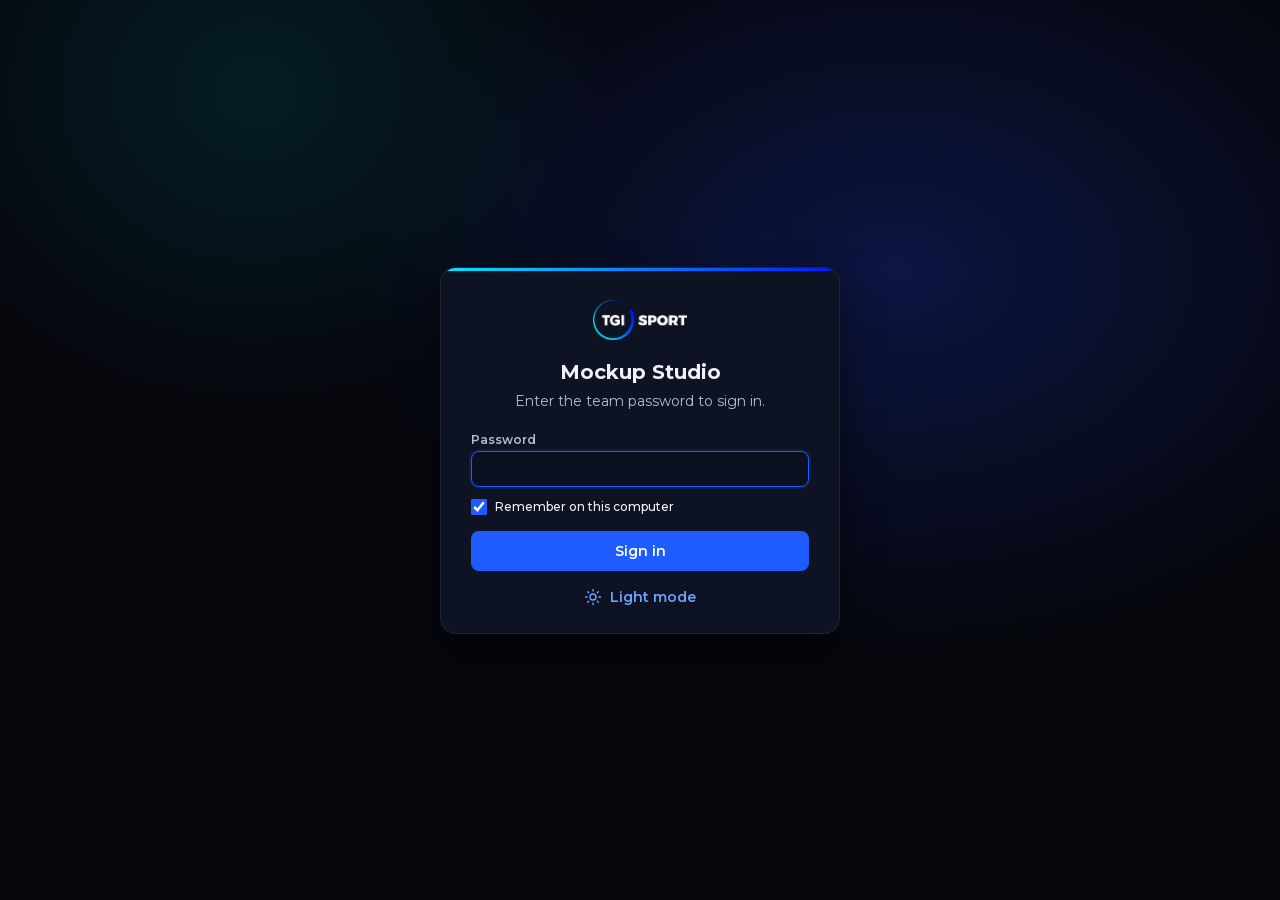
==== commit ec4cdfa3: "Grafica allineata alla Piattaforma TGI Sport: tema scuro e chiaro Colonna unica a sinistra con logo," ====
--- a/Mockup Studio.html
+++ b/Mockup Studio.html
@@ -6,32 +6,42 @@
   <title>Mockup Studio · TGI Sport</title>
   <link rel="icon" type="image/png" href="app/favicon.png">
   <link rel="apple-touch-icon" href="app/favicon-180.png">
+  <script src="app/tema.js"></script>
   <link rel="stylesheet" href="app/stile.css">
 </head>
 <body>
   <header class="testata">
     <div class="marchio">
-      <img class="marchio-logo" src="Logo/TGI-Sport_black.png" alt="TGI Sport" onerror="this.remove()">
+      <img class="marchio-logo solo-scuro" src="Logo/TGI-Sport_white.png" alt="TGI Sport" onerror="this.remove()">
+      <img class="marchio-logo solo-chiaro" src="Logo/TGI-Sport_black.png" alt="TGI Sport" onerror="this.remove()">
       <span class="marchio-nome">Mockup Studio</span>
     </div>
-    <nav class="schede" role="tablist" aria-label="Sections">
-      <button type="button" role="tab" data-vista="mockup" aria-selected="true">Create mockup</button>
-      <button type="button" role="tab" data-vista="template" aria-selected="false">Templates</button>
+    <nav class="schede" role="tablist" aria-label="Sections" aria-orientation="vertical">
+      <button type="button" role="tab" data-vista="mockup" aria-selected="true">
+        <svg class="tratto" viewBox="0 0 24 24" aria-hidden="true"><rect x="3" y="4" width="18" height="16" rx="2"/><circle cx="8.5" cy="9.5" r="1.5"/><path d="M21 16l-5-5L5 20"/></svg>Create mockup
+      </button>
+      <button type="button" role="tab" data-vista="template" aria-selected="false">
+        <svg class="tratto" viewBox="0 0 24 24" aria-hidden="true"><path d="M12 3l9 5-9 5-9-5z"/><path d="M3 13l9 5 9-5"/></svg>Templates
+      </button>
     </nav>
-    <span class="spazio"></span>
-    <button type="button" class="esci" id="btn-esci" hidden>Sign out</button>
   </header>
 
   <!-- Accesso con la password del team (i template sono cifrati) -->
   <div class="accesso in-attesa" id="accesso">
     <form class="accesso-scheda" id="accesso-form" autocomplete="on">
-      <img class="accesso-logo" src="Logo/TGI-Sport_black.png" alt="TGI Sport" onerror="this.remove()">
+      <img class="accesso-logo solo-scuro" src="Logo/TGI-Sport_white.png" alt="TGI Sport" onerror="this.remove()">
+      <img class="accesso-logo solo-chiaro" src="Logo/TGI-Sport_black.png" alt="TGI Sport" onerror="this.remove()">
       <h1>Mockup Studio</h1>
       <p>Enter the team password to sign in.</p>
       <label class="campo"><span>Password</span><input type="password" id="accesso-password" autocomplete="current-password" required></label>
       <label class="spunta"><input type="checkbox" id="accesso-ricorda" checked><span>Remember on this computer</span></label>
       <div class="errore" id="accesso-errore" role="alert" hidden></div>
       <button type="submit" class="primario" id="accesso-entra">Sign in</button>
+      <button type="button" class="bottone-lato" data-cambia-tema>
+        <svg class="tratto solo-scuro" viewBox="0 0 24 24" aria-hidden="true"><circle cx="12" cy="12" r="4"/><path d="M12 2v2M12 20v2M2 12h2M20 12h2M4.9 4.9l1.4 1.4M17.7 17.7l1.4 1.4M4.9 19.1l1.4-1.4M17.7 6.3l1.4-1.4"/></svg>
+        <svg class="tratto solo-chiaro" viewBox="0 0 24 24" aria-hidden="true"><path d="M20.5 14.5A8.5 8.5 0 0 1 9.5 3.5a8.5 8.5 0 1 0 11 11z"/></svg>
+        <span class="solo-scuro">Light mode</span><span class="solo-chiaro">Dark mode</span>
+      </button>
     </form>
   </div>
 
@@ -49,6 +59,16 @@
 
         <section class="passo">
           <h2><span class="n">2</span>Logo</h2>
+          <div id="blocco-brand" hidden>
+            <div class="segmentato compatto" id="sel-brand" role="radiogroup" aria-label="Brands in the mockup">
+              <button type="button" role="radio" data-brand="uno"><b>One brand</b></button>
+              <button type="button" role="radio" data-brand="due"><b>Two brands</b></button>
+            </div>
+            <div class="segmentato compatto" id="sel-logo" role="radiogroup" aria-label="Logo you are editing" hidden>
+              <button type="button" role="radio" data-logo="0"><b>Logo 1</b><small></small></button>
+              <button type="button" role="radio" data-logo="1"><b>Logo 2</b><small></small></button>
+            </div>
+          </div>
           <label class="drop" id="drop">
             <input type="file" id="file-logo" accept=".ai,.pdf,.svg,.png,.jpg,.jpeg,.webp,image/*,application/pdf">
             <svg class="drop-icona" viewBox="0 0 24 24" aria-hidden="true"><path d="M12 16V4m0 0-4.5 4.5M12 4l4.5 4.5M4 15v3a2 2 0 0 0 2 2h12a2 2 0 0 0 2-2v-3" fill="none" stroke="currentColor" stroke-width="1.7" stroke-linecap="round" stroke-linejoin="round"/></svg>
@@ -72,7 +92,7 @@
         </section>
 
         <section class="passo" id="passo-composizione">
-          <h2><span class="n">3</span>Composition</h2>
+          <h2><span class="n">3</span>Composition<span class="del-logo" id="comp-logo"></span></h2>
           <div class="gruppo" id="blocco-sfondo-logo" hidden>
             <label class="campo"><span>Logo file background</span>
               <select id="sel-rimuovi">
@@ -141,7 +161,8 @@
 
         <section class="passo">
           <h2><span class="n">5</span>Save</h2>
-          <label class="campo"><span>Brand name</span><input type="text" id="txt-brand" placeholder="e.g. Nike" autocomplete="off" spellcheck="false"></label>
+          <label class="campo"><span id="etichetta-brand">Brand name</span><input type="text" id="txt-brand" placeholder="e.g. Nike" autocomplete="off" spellcheck="false"></label>
+          <label class="campo" id="campo-brand-2" hidden><span>Logo 2 brand name</span><input type="text" id="txt-brand-2" placeholder="e.g. Adidas" autocomplete="off" spellcheck="false"></label>
           <ul class="uscite" id="uscite"></ul>
           <div class="cartella" id="cartella"></div>
           <button type="button" class="primario" id="btn-salva">Save PNG + JPG</button>
@@ -289,6 +310,17 @@
     </section>
   </main>
 
+  <footer class="piede-lato">
+    <button type="button" class="bottone-lato" data-cambia-tema>
+      <svg class="tratto solo-scuro" viewBox="0 0 24 24" aria-hidden="true"><circle cx="12" cy="12" r="4"/><path d="M12 2v2M12 20v2M2 12h2M20 12h2M4.9 4.9l1.4 1.4M17.7 17.7l1.4 1.4M4.9 19.1l1.4-1.4M17.7 6.3l1.4-1.4"/></svg>
+      <svg class="tratto solo-chiaro" viewBox="0 0 24 24" aria-hidden="true"><path d="M20.5 14.5A8.5 8.5 0 0 1 9.5 3.5a8.5 8.5 0 1 0 11 11z"/></svg>
+      <span class="solo-scuro">Light mode</span><span class="solo-chiaro">Dark mode</span>
+    </button>
+    <button type="button" class="bottone-lato" id="btn-esci" hidden>
+      <svg class="tratto" viewBox="0 0 24 24" aria-hidden="true"><path d="M15 4h4a1 1 0 0 1 1 1v14a1 1 0 0 1-1 1h-4M10 17l5-5-5-5M15 12H4"/></svg>Sign out
+    </button>
+  </footer>
+
   <div class="avvisi" id="avvisi" aria-live="polite"></div>
 
   <script src="app/geometria.js"></script>
--- a/app/stile.css
+++ b/app/stile.css
@@ -1,301 +1,390 @@
-/* Mockup Studio — stile */
+/* Mockup Studio — stile allineato alla Piattaforma TGI Sport: Montserrat incluso nel sito, cinque grandezze di testo,
+   tema scuro predefinito e chiaro. I colori si scrivono solo nei due blocchi dei temi, fuori si usano le variabili. */
+@font-face {
+  font-family: 'Montserrat';
+  src: url('font/montserrat-latin.woff2') format('woff2');
+  font-weight: 100 900;
+  font-display: swap;
+}
+
 :root {
-  --sfondo: #f3f4f6;
+  color-scheme: dark;
+  --sfondo: #05070d;
+  --pannello: #0d1322;
+  --lato: #080c16;
+  --campo: #0a1020;
+  --inchiostro: #eef1f8;
+  --inchiostro-2: #b4bccd;
+  --inchiostro-3: #7b859b;
+  --linea: rgba(255, 255, 255, .07);
+  --linea-forte: rgba(255, 255, 255, .14);
+  --accento: #1f5cff;
+  --accento-sopra: #1a4fe0;
+  --accento-testo: #8fb4ff;    /* testo sul fondo tenue dell'accento */
+  --accento-tenue: rgba(31, 92, 255, .16);
+  --su-accento: #ffffff;
+  --link: #6ea2ff;
+  --marchio-gradiente: linear-gradient(90deg, #00e8fe, #0018fe);
+  --ok: #4cc77a;
+  --ok-tenue: rgba(76, 199, 122, .14);
+  --bordo-ok: rgba(76, 199, 122, .35);
+  --attenzione: #ff9a3c;
+  --attenzione-tenue: rgba(255, 154, 60, .14);
+  --errore: #ff6259;
+  --errore-tenue: rgba(255, 98, 89, .14);
+  --bordo-errore: rgba(255, 98, 89, .35);
+  --grigio-tenue: rgba(255, 255, 255, .06);
+  --hover: rgba(255, 255, 255, .05);
+  --voce-attiva: rgba(255, 255, 255, .07);
+  --alone: radial-gradient(60% 60% at 70% 30%, rgba(40, 70, 255, .22), transparent 70%), radial-gradient(40% 50% at 20% 10%, rgba(0, 232, 254, .10), transparent 70%);
+  --ombra: none;
+  --ombra-finestra: 0 20px 40px rgba(0, 0, 0, .5);
+
+  /* il palco con la foto resta scuro in entrambi i temi: il chiaro non sovrascrive questi valori */
+  --palco: #05070d;
+  --palco-2: #0d1322;
+  --palco-linea: rgba(255, 255, 255, .1);
+  --palco-attivo: rgba(255, 255, 255, .14);
+  --palco-sopra: rgba(255, 255, 255, .07);
+  --palco-chiaro: #ffffff;
+  --palco-testo: #b4bccd;
+  --palco-testo-2: #8d97ab;
+  --palco-giro: rgba(255, 255, 255, .25);
+  --ombra-tela: 0 8px 40px rgba(0, 0, 0, .45);
+  --ombra-lente: 0 8px 30px rgba(0, 0, 0, .5);
+
+  /* la scacchiera indica la trasparenza: uguale nei due temi */
+  --carta: #ffffff;
+  --scacco: #dcdfe5;
+
+  --raggio: 16px;
+  --raggio-medio: 10px;
+  --raggio-comandi: 8px;
+  --t-12: 12px;
+  --t-14: 14px;
+  --t-16: 16px;
+  --t-20: 20px;
+  font-family: 'Montserrat', system-ui, sans-serif;
+  font-size: var(--t-14);
+  color: var(--inchiostro);
+  background: var(--sfondo);
+}
+
+:root[data-tema="chiaro"] {
+  color-scheme: light;
+  --sfondo: #edf0f5;
   --pannello: #ffffff;
-  --inchiostro: #15171c;
-  --inchiostro-2: #5a606d;
-  --inchiostro-3: #8b919c;
-  --linea: #e2e4e9;
-  --linea-forte: #cfd3da;
-  /* colori ripresi dal logo TGI Sport (anello da ciano a blu) */
-  --accento: #1740f0;
-  --accento-scuro: #0d30cc;
-  --accento-tenue: #e9eeff;
-  --marchio-gradiente: linear-gradient(90deg, #00e8fe, #0018fe);
-  --ok: #188a4a;
+  --lato: #ffffff;
+  --campo: #ffffff;
+  --inchiostro: #0f1830;
+  --inchiostro-2: #4f5a70;
+  --inchiostro-3: #808ba0;
+  --linea: #dde2eb;
+  --linea-forte: #c6cdda;
+  --accento: #0b2ff0;
+  --accento-sopra: #0822c4;
+  --accento-testo: #0822c4;
+  --accento-tenue: #e8edff;
+  --su-accento: #ffffff;
+  --link: #0b2ff0;
+  --ok: #137a41;
   --ok-tenue: #e7f6ee;
-  --attenzione: #a86500;
+  --bordo-ok: #bfe5cf;
+  --attenzione: #a85000;
   --attenzione-tenue: #fff4e0;
   --errore: #c62f28;
   --errore-tenue: #fdecea;
-  --palco: #1c1e23;
-  --palco-2: #25282e;
-  --raggio: 10px;
-  --ombra: 0 1px 2px rgba(16, 20, 30, .06), 0 4px 16px rgba(16, 20, 30, .06);
-  font-family: -apple-system, BlinkMacSystemFont, "SF Pro Text", "Segoe UI", system-ui, Roboto, "Helvetica Neue", Arial, sans-serif;
-  font-size: 14px;
-  color: var(--inchiostro);
-  background: var(--sfondo);
-  -webkit-font-smoothing: antialiased;
+  --bordo-errore: #f3c3bf;
+  --grigio-tenue: #eff2f6;
+  --hover: #f1f4f9;
+  --voce-attiva: #e8edff;
+  --alone: radial-gradient(50% 60% at 75% 20%, rgba(11, 47, 240, .07), transparent 70%);
+  --ombra: 0 1px 2px rgba(15, 24, 48, .04), 0 8px 24px rgba(15, 24, 48, .05);
+  --ombra-finestra: 0 20px 40px rgba(15, 24, 48, .2);
 }
 
 * { box-sizing: border-box; }
 html, body { height: 100%; margin: 0; }
-body { display: flex; flex-direction: column; background: var(--sfondo); overflow: hidden; }
 button, input, select { font: inherit; color: inherit; }
 [hidden] { display: none !important; }
 
-/* ---------- testata ---------- */
-.testata {
-  display: flex; align-items: center; gap: 28px;
-  height: 58px; padding: 0 20px;
-  background: var(--pannello); border-bottom: 1px solid var(--linea);
-  flex: none;
-}
-.marchio { display: flex; align-items: center; gap: 14px; }
-.marchio-logo { display: block; height: 36px; width: auto; }
+/* elementi del solo tema scuro o del solo tema chiaro: logo, icona e testo dell'interruttore */
+:root[data-tema="chiaro"] .solo-scuro, :root:not([data-tema="chiaro"]) .solo-chiaro { display: none !important; }
+.tratto { width: 20px; height: 20px; flex: none; fill: none; stroke: currentColor; stroke-width: 1.8; stroke-linecap: round; stroke-linejoin: round; }
+
+/* ---------- struttura: una sola colonna a sinistra (logo, menu, passi, piede) e il palco accanto ---------- */
+body {
+  display: grid; grid-template-columns: 344px minmax(0, 1fr); grid-template-rows: auto minmax(0, 1fr) auto;
+  background: var(--sfondo); overflow: hidden;
+}
+main, .vista { display: contents; }
+.testata, .vista > .pannello, .piede-lato { grid-column: 1; background: var(--lato); border-right: 1px solid var(--linea); }
+.testata { grid-row: 1; }
+.vista > .pannello { grid-row: 2; }
+.piede-lato { grid-row: 3; }
+.vista > .area { grid-column: 2; grid-row: 1 / -1; }
+
+/* ---------- testata della colonna ---------- */
+.testata::before { content: ""; display: block; height: 3px; background: var(--marchio-gradiente); }
+.marchio { display: flex; align-items: center; gap: 12px; padding: 14px 20px 10px; }
+.marchio-logo { display: block; height: 28px; width: auto; }
 .marchio-nome {
-  padding-left: 14px; border-left: 1px solid var(--linea-forte);
-  font-weight: 650; font-size: 14.5px; line-height: 22px; letter-spacing: -.01em; white-space: nowrap;
-}
-.schede { display: flex; gap: 4px; height: 100%; }
+  padding-left: 12px; border-left: 1px solid var(--linea-forte);
+  font-weight: 700; line-height: 22px; white-space: nowrap;
+}
+.schede { display: grid; gap: 2px; padding: 4px 10px 10px; }
 .schede button {
-  border: 0; background: none; padding: 0 12px; cursor: pointer;
-  color: var(--inchiostro-2); font-weight: 500; position: relative;
-}
-.schede button[aria-selected="true"] { color: var(--inchiostro); }
-.schede button[aria-selected="true"]::after {
-  content: ""; position: absolute; left: 10px; right: 10px; bottom: -1px; height: 2px; background: var(--marchio-gradiente); border-radius: 2px;
-}
-.schede button:hover { color: var(--inchiostro); }
-
-main { flex: 1; min-height: 0; display: flex; }
-.testata .spazio { flex: 1; }
-.esci {
-  height: 32px; padding: 0 14px; border: 1px solid var(--linea-forte); border-radius: 8px; background: #fff;
-  color: var(--inchiostro-2); font-weight: 500; font-size: 13px; cursor: pointer;
-}
-.esci:hover { color: var(--inchiostro); border-color: var(--inchiostro-3); }
+  display: flex; align-items: center; gap: 12px; padding: 9px 10px; border: 0; border-radius: var(--raggio-medio);
+  background: none; color: var(--inchiostro-2); font-weight: 600; text-align: left; cursor: pointer;
+}
+.schede button:hover { background: var(--hover); color: var(--inchiostro); }
+.schede button[aria-selected="true"] { background: var(--voce-attiva); color: var(--inchiostro); box-shadow: inset 3px 0 0 var(--accento); }
+
+/* ---------- piede della colonna ---------- */
+.piede-lato { display: flex; gap: 4px; padding: 8px 10px; border-top: 1px solid var(--linea); }
+.bottone-lato {
+  flex: 1; display: inline-flex; align-items: center; justify-content: center; gap: 8px; padding: 7px 8px; border: 0; border-radius: var(--raggio-comandi);
+  background: none; color: var(--link); font-weight: 600; white-space: nowrap; cursor: pointer;
+}
+.bottone-lato:hover { background: var(--accento-tenue); }
+.bottone-lato .tratto { width: 18px; height: 18px; }
 
 /* ---------- accesso con password ---------- */
 .accesso {
   position: fixed; inset: 0; z-index: 20; display: grid; place-items: center; padding: 20px;
-  background: radial-gradient(1200px 600px at 20% 0%, #e9f9ff 0%, transparent 60%), radial-gradient(900px 500px at 100% 100%, #e8ecff 0%, transparent 55%), var(--sfondo);
+  background: var(--alone), var(--sfondo);
 }
 .accesso-scheda {
-  width: 100%; max-width: 380px; padding: 32px 30px 28px; border-radius: 16px; background: var(--pannello);
-  box-shadow: 0 1px 2px rgba(16, 20, 30, .06), 0 20px 60px rgba(16, 20, 30, .12); position: relative; overflow: hidden;
+  width: 100%; max-width: 400px; padding: 32px 30px 20px; border: 1px solid var(--linea); border-radius: var(--raggio); background: var(--pannello);
+  box-shadow: var(--ombra-finestra); position: relative; overflow: hidden;
 }
 .accesso.in-attesa .accesso-scheda { visibility: hidden; }
-.accesso-scheda::before { content: ""; position: absolute; left: 0; right: 0; top: 0; height: 4px; background: var(--marchio-gradiente); }
-.accesso-logo { display: block; height: 52px; width: auto; margin: 0 0 22px; }
-.accesso-scheda h1 { margin: 0 0 6px; font-size: 20px; letter-spacing: -.015em; }
-.accesso-scheda > p { margin: 0 0 20px; color: var(--inchiostro-2); line-height: 1.5; }
+.accesso-scheda::before { content: ""; position: absolute; left: 0; right: 0; top: 0; height: 3px; background: var(--marchio-gradiente); }
+.accesso-logo { display: block; height: 40px; width: auto; margin: 0 auto 20px; }
+.accesso-scheda h1 { margin: 0 0 6px; font-size: var(--t-20); font-weight: 700; line-height: 1.25; text-align: center; }
+.accesso-scheda > p { margin: 0 0 20px; color: var(--inchiostro-2); line-height: 1.5; text-align: center; }
 .accesso-scheda .spunta { margin: 2px 0 16px; }
 .accesso-scheda .errore { margin: 0 0 14px; }
-
-
-.vista { flex: 1; min-width: 0; display: flex; }
-
-/* ---------- pannello laterale ---------- */
+.accesso-scheda .bottone-lato { display: flex; width: 100%; margin-top: 10px; }
+
+/* ---------- passi nella colonna ---------- */
 .pannello {
-  width: 344px; flex: none; overflow-y: auto;
-  background: var(--pannello); border-right: 1px solid var(--linea);
-  padding: 6px 0 24px;
-}
-.passo { padding: 16px 20px 18px; border-bottom: 1px solid var(--linea); }
-.passo:last-child { border-bottom: 0; }
-.passo h2 {
-  display: flex; align-items: center; gap: 10px;
-  margin: 0 0 14px; font-size: 13px; font-weight: 650; letter-spacing: .01em; text-transform: uppercase; color: var(--inchiostro-2);
-}
-.passo h3 { margin: 18px 0 8px; font-size: 13px; font-weight: 600; }
+  min-height: 0; overflow-y: auto; padding: 0 10px 10px;
+  scrollbar-width: thin; scrollbar-color: var(--linea-forte) transparent;
+}
+.passo { padding: 14px; margin-bottom: 10px; border: 1px solid var(--linea); border-radius: var(--raggio); background: var(--pannello); box-shadow: var(--ombra); }
+.passo:last-child { margin-bottom: 0; }
+.passo h2 { display: flex; align-items: center; gap: 10px; margin: 0 0 12px; font-size: var(--t-16); font-weight: 700; line-height: 1.25; }
+.passo h3 { margin: 18px 0 8px; font-size: var(--t-14); font-weight: 700; }
 .n {
-  display: inline-grid; place-items: center; width: 20px; height: 20px; border-radius: 50%;
-  background: var(--inchiostro); color: #fff; font-size: 11px; font-weight: 700;
+  flex: none; display: inline-grid; place-items: center; width: 22px; height: 22px; border-radius: 50%;
+  background: var(--accento-tenue); color: var(--accento-testo); font-size: var(--t-12); font-weight: 700;
 }
 .passo.disattivo { opacity: .45; pointer-events: none; }
 
-.campo { display: flex; flex-direction: column; gap: 6px; margin-bottom: 12px; }
-.campo > span { font-size: 12.5px; color: var(--inchiostro-2); font-weight: 500; display: flex; justify-content: space-between; }
+.campo { display: flex; flex-direction: column; gap: 4px; margin-bottom: 12px; }
+.campo > span { font-size: var(--t-12); color: var(--inchiostro-2); font-weight: 600; display: flex; justify-content: space-between; }
 .campo output { color: var(--inchiostro); font-variant-numeric: tabular-nums; }
 input[type="text"], input[type="number"], input[type="password"], select {
-  height: 34px; padding: 0 10px; border: 1px solid var(--linea-forte); border-radius: 8px; background: #fff; width: 100%;
-  outline: none; transition: border-color .15s, box-shadow .15s;
-}
-input[type="text"]:focus, input[type="number"]:focus, input[type="password"]:focus, select:focus { border-color: var(--accento); box-shadow: 0 0 0 3px var(--accento-tenue); }
+  height: 36px; padding: 0 10px; border: 1px solid var(--linea-forte); border-radius: var(--raggio-comandi); background: var(--campo); width: 100%; min-width: 0;
+  outline: 2px solid transparent; transition: border-color .15s, outline-color .15s;
+}
+input[type="text"]:focus, input[type="number"]:focus, input[type="password"]:focus, select:focus { border-color: var(--accento); outline-color: var(--accento-tenue); }
 input[type="range"] { width: 100%; accent-color: var(--accento); margin: 2px 0; }
 
 .segmentato { display: grid; grid-auto-flow: column; grid-auto-columns: 1fr; gap: 6px; margin-bottom: 12px; }
 .segmentato button {
   display: flex; flex-direction: column; align-items: flex-start; gap: 2px;
-  padding: 9px 11px; border: 1px solid var(--linea-forte); border-radius: 9px; background: #fff; cursor: pointer; text-align: left;
+  padding: 9px 10px; border: 1px solid var(--linea-forte); border-radius: var(--raggio-comandi); background: transparent; cursor: pointer; text-align: left;
   transition: border-color .15s, background .15s;
 }
 .segmentato.griglia { grid-auto-flow: row; grid-template-columns: repeat(2, minmax(0, 1fr)); }
-.segmentato button b { font-weight: 600; font-size: 13.5px; }
-.segmentato button small { font-size: 11.5px; color: var(--inchiostro-3); }
+.segmentato button b { font-weight: 600; font-size: var(--t-12); line-height: 1.3; }
+.segmentato button small { font-size: var(--t-12); color: var(--inchiostro-2); }
 .segmentato button:hover { border-color: var(--inchiostro-3); }
 .segmentato button[aria-checked="true"] { border-color: var(--accento); background: var(--accento-tenue); box-shadow: inset 0 0 0 1px var(--accento); }
 .segmentato button:disabled { opacity: .4; cursor: not-allowed; }
-.segmentato.piccolo { margin: 0; gap: 0; background: var(--palco-2); border-radius: 8px; padding: 2px; }
+.segmentato.piccolo { margin: 0; gap: 0; background: var(--palco-2); border-radius: var(--raggio-comandi); padding: 2px; }
 .segmentato.piccolo button {
-  padding: 5px 12px; border: 0; background: transparent; color: #c9ccd3; border-radius: 6px; align-items: center; font-size: 12.5px;
-}
-.segmentato.piccolo button[aria-checked="true"] { background: #3a3e46; color: #fff; box-shadow: none; }
+  padding: 5px 12px; border: 0; background: transparent; color: var(--palco-testo); border-radius: 6px; align-items: center; font-size: var(--t-12); font-weight: 600;
+}
+.segmentato.piccolo button[aria-checked="true"] { background: var(--palco-attivo); color: var(--palco-chiaro); box-shadow: none; }
 
 /* drop zone */
 .drop {
   position: relative; display: flex; flex-direction: column; align-items: center; gap: 8px; text-align: center;
-  padding: 20px 16px 16px; border: 1.5px dashed var(--linea-forte); border-radius: var(--raggio); cursor: pointer;
-  color: var(--inchiostro-2); background: #fafbfc; transition: border-color .15s, background .15s;
+  padding: 20px 14px 16px; border: 1.5px dashed var(--linea-forte); border-radius: var(--raggio-medio); cursor: pointer;
+  color: var(--inchiostro-2); background: var(--grigio-tenue); transition: border-color .15s, background .15s;
 }
 .drop input { position: absolute; inset: 0; opacity: 0; cursor: pointer; width: 100%; }
 .drop:hover, .drop.sopra { border-color: var(--accento); background: var(--accento-tenue); color: var(--inchiostro); }
-.drop-icona { width: 26px; height: 26px; color: var(--accento); }
+.drop-icona { width: 26px; height: 26px; color: var(--link); }
 .drop-testo { line-height: 1.45; }
 .drop-testo b { color: var(--inchiostro); font-weight: 600; }
-.drop-formati { font-size: 11.5px; color: var(--inchiostro-3); letter-spacing: .02em; }
-
-.file { border: 1px solid var(--linea); border-radius: var(--raggio); padding: 10px 12px; margin-top: 10px; background: #fafbfc; }
+.drop-formati { font-size: var(--t-12); color: var(--inchiostro-2); }
+
+.file { border: 1px solid var(--linea); border-radius: var(--raggio-medio); padding: 10px 12px; margin-top: 10px; background: var(--grigio-tenue); }
 .file-riga { display: flex; align-items: center; gap: 8px; }
 .file-nome { flex: 1; min-width: 0; font-weight: 600; overflow: hidden; text-overflow: ellipsis; white-space: nowrap; }
-.file-meta { font-size: 12px; color: var(--inchiostro-3); margin: 2px 0 8px; }
+.file-meta { font-size: var(--t-12); color: var(--inchiostro-2); margin: 2px 0 8px; }
 .file .campo { margin: 8px 0; }
 .icona {
-  display: inline-grid; place-items: center; width: 26px; height: 26px; border: 0; border-radius: 6px; background: transparent; cursor: pointer; color: var(--inchiostro-2);
+  flex: none; display: inline-grid; place-items: center; width: 26px; height: 26px; border: 0; border-radius: 6px; background: transparent; cursor: pointer; color: var(--inchiostro-2);
 }
 .icona svg { width: 16px; height: 16px; }
-.icona:hover { background: var(--linea); color: var(--inchiostro); }
+.icona:hover { background: var(--hover); color: var(--inchiostro); }
 
 .sfondo-scacchi {
-  background-color: #ffffff;
-  background-image: linear-gradient(45deg, #dfe1e6 25%, transparent 25%), linear-gradient(-45deg, #dfe1e6 25%, transparent 25%),
-    linear-gradient(45deg, transparent 75%, #dfe1e6 75%), linear-gradient(-45deg, transparent 75%, #dfe1e6 75%);
+  background-color: var(--carta);
+  background-image: linear-gradient(45deg, var(--scacco) 25%, transparent 25%), linear-gradient(-45deg, var(--scacco) 25%, transparent 25%),
+    linear-gradient(45deg, transparent 75%, var(--scacco) 75%), linear-gradient(-45deg, transparent 75%, var(--scacco) 75%);
   background-size: 10px 10px; background-position: 0 0, 0 5px, 5px -5px, -5px 0;
 }
-.file-miniatura { display: flex; align-items: center; justify-content: center; height: 88px; padding: 8px; margin: 2px 0 10px; border: 1px solid var(--linea); border-radius: 8px; }
+.file-miniatura { display: flex; align-items: center; justify-content: center; height: 88px; padding: 8px; margin: 2px 0 10px; border: 1px solid var(--linea); border-radius: var(--raggio-comandi); }
 .file-miniatura img { display: block; max-width: 100%; max-height: 100%; }
 .file-miniatura img:not([src]) { display: none; }
 .contagocce {
-  flex: none; display: grid; place-items: center; width: 40px; height: 34px; padding: 0;
-  border: 1px solid var(--linea-forte); border-radius: 8px; background: #fff; color: var(--inchiostro-2); cursor: pointer;
+  flex: none; display: grid; place-items: center; width: 40px; height: 36px; padding: 0;
+  border: 1px solid var(--linea-forte); border-radius: var(--raggio-comandi); background: var(--campo); color: var(--inchiostro-2); cursor: pointer;
 }
 .contagocce:hover { border-color: var(--inchiostro-3); color: var(--inchiostro); }
 .contagocce svg { width: 18px; height: 18px; }
 #nota-sfondo { margin: -4px 0 12px; }
-#nota-tipi { margin: -4px 0 12px; font-size: 12px; }
+#nota-tipi { margin: -4px 0 12px; }
 #nota-sfondo:empty { display: none; }
-.rilevato { font-size: 12.5px; line-height: 1.4; padding: 8px 10px; border-radius: 8px; margin-bottom: 8px; }
+.rilevato { font-size: var(--t-12); line-height: 1.4; padding: 8px 10px; border-radius: var(--raggio-comandi); margin-bottom: 8px; }
 .rilevato:empty { display: none; }
 .rilevato.si { background: var(--ok-tenue); color: var(--ok); }
-.rilevato.no { background: #f0f1f4; color: var(--inchiostro-2); }
+.rilevato.no { background: var(--grigio-tenue); color: var(--inchiostro-2); }
 .rilevato.attenzione { background: var(--attenzione-tenue); color: var(--attenzione); }
 
-.spunta { display: flex; align-items: center; gap: 8px; cursor: pointer; font-size: 13px; margin: 6px 0 0; }
+.spunta { display: flex; align-items: center; gap: 8px; cursor: pointer; font-size: var(--t-12); font-weight: 500; margin: 6px 0 0; }
 .spunta input { width: 16px; height: 16px; accent-color: var(--accento); margin: 0; flex: none; }
-.spunta small { color: var(--inchiostro-3); }
-
-.errore { margin-top: 10px; padding: 9px 11px; border-radius: 8px; background: var(--errore-tenue); color: var(--errore); font-size: 12.5px; line-height: 1.45; }
+.spunta small { font-size: var(--t-12); color: var(--inchiostro-2); }
+
+.errore { margin-top: 10px; padding: 9px 11px; border-radius: var(--raggio-comandi); background: var(--errore-tenue); color: var(--errore); font-size: var(--t-12); line-height: 1.45; }
 
 .campioni { display: flex; flex-wrap: wrap; gap: 6px; }
 .campione {
-  width: 28px; height: 28px; border-radius: 7px; border: 1px solid rgba(0,0,0,.14); cursor: pointer; padding: 0; position: relative;
+  width: 28px; height: 28px; border-radius: 7px; border: 1px solid var(--linea-forte); cursor: pointer; padding: 0; position: relative;
   transition: transform .1s;
 }
 .campione:hover { transform: scale(1.08); }
-.campione[aria-pressed="true"] { box-shadow: 0 0 0 2px #fff, 0 0 0 4px var(--accento); }
-.campioni-etichetta { width: 100%; font-size: 11px; color: var(--inchiostro-3); margin-top: 2px; }
+.campione[aria-pressed="true"] { box-shadow: 0 0 0 2px var(--pannello), 0 0 0 4px var(--accento); }
+.campioni-etichetta { width: 100%; font-size: var(--t-12); color: var(--inchiostro-2); margin-top: 2px; }
 .colore { display: flex; gap: 8px; margin-top: 8px; }
-.colore input[type="color"] { width: 44px; height: 34px; padding: 2px; border: 1px solid var(--linea-forte); border-radius: 8px; background: #fff; cursor: pointer; flex: none; }
+.colore input[type="color"] { width: 44px; height: 36px; padding: 2px; border: 1px solid var(--linea-forte); border-radius: var(--raggio-comandi); background: var(--campo); cursor: pointer; flex: none; }
 .colore input[type="text"] { font-family: ui-monospace, "SF Mono", Menlo, monospace; text-transform: uppercase; }
 
-.link { border: 0; background: none; color: var(--accento); padding: 0; cursor: pointer; font-size: 12.5px; font-weight: 500; }
+.link { border: 0; background: none; color: var(--link); padding: 0; cursor: pointer; font-size: var(--t-12); font-weight: 600; }
 .link:hover { text-decoration: underline; }
-.gruppo { padding-bottom: 6px; margin-bottom: 14px; border-bottom: 1px dashed var(--linea); }
+.gruppo { padding-bottom: 6px; margin-bottom: 14px; border-bottom: 1px dashed var(--linea-forte); }
 .gruppo .nota:last-child { margin-bottom: 10px; }
 .segmentato.compatto { margin-bottom: 0; }
 .segmentato.compatto button { padding: 7px 10px; align-items: center; }
-.segmentato.compatto button b { font-size: 13px; }
 .campione.trasparente {
-  background-color: #fff !important;
-  background-image: linear-gradient(45deg, #cfd3da 25%, transparent 25%), linear-gradient(-45deg, #cfd3da 25%, transparent 25%),
-    linear-gradient(45deg, transparent 75%, #cfd3da 75%), linear-gradient(-45deg, transparent 75%, #cfd3da 75%);
+  background-color: var(--carta) !important;
+  background-image: linear-gradient(45deg, var(--scacco) 25%, transparent 25%), linear-gradient(-45deg, var(--scacco) 25%, transparent 25%),
+    linear-gradient(45deg, transparent 75%, var(--scacco) 75%), linear-gradient(-45deg, transparent 75%, var(--scacco) 75%);
   background-size: 8px 8px; background-position: 0 0, 0 4px, 4px -4px, -4px 0;
 }
-.segmentato.competizioni button img { display: block; width: 100%; height: auto; margin-top: 7px; border-radius: 3px; box-shadow: 0 0 0 1px rgba(0,0,0,.08); }
+.segmentato.competizioni button img { display: block; width: 100%; height: auto; margin-top: 7px; border-radius: 3px; box-shadow: 0 0 0 1px var(--linea-forte); }
 #campo-posizioni { margin-bottom: 0; }
 #nota-trasparente { margin-top: 8px; }
 
 .posizioni { display: flex; flex-direction: column; gap: 6px; }
 .posizione {
-  display: flex; align-items: center; gap: 10px; padding: 9px 11px; border: 1px solid var(--linea-forte); border-radius: 9px; cursor: pointer;
+  display: flex; align-items: center; gap: 10px; padding: 9px 11px; border: 1px solid var(--linea-forte); border-radius: var(--raggio-comandi); cursor: pointer;
   transition: border-color .15s, background .15s;
 }
 .posizione:hover { border-color: var(--inchiostro-3); }
 .posizione input { width: 16px; height: 16px; accent-color: var(--accento); margin: 0; }
 .posizione.attiva { border-color: var(--accento); background: var(--accento-tenue); }
-.posizione small { margin-left: auto; color: var(--inchiostro-3); font-size: 11.5px; }
+.posizione small { margin-left: auto; color: var(--inchiostro-2); font-size: var(--t-12); }
+
+/* due brand: scelta, schede dei loghi e logo di ogni posizione */
+#blocco-brand { margin-bottom: 12px; }
+#sel-logo { margin-top: 8px; grid-auto-columns: minmax(0, 1fr); }
+#sel-logo button { min-width: 0; overflow: hidden; }
+#sel-logo button b, #sel-logo button small { max-width: 100%; overflow: hidden; text-overflow: ellipsis; white-space: nowrap; }
+.passo h2 .del-logo { min-width: 0; overflow: hidden; text-overflow: ellipsis; white-space: nowrap; color: var(--link); font-size: var(--t-14); font-weight: 600; }
+.posizione.assegna { cursor: default; padding: 7px 8px 7px 11px; }
+.posizione.assegna > span { flex: 1; min-width: 0; overflow: hidden; text-overflow: ellipsis; white-space: nowrap; }
+.posizione.assegna .ruolo button { max-width: 92px; overflow: hidden; text-overflow: ellipsis; white-space: nowrap; }
 
 .uscite { list-style: none; margin: 0 0 12px; padding: 0; display: flex; flex-direction: column; gap: 6px; }
-.uscite li { display: flex; align-items: baseline; gap: 8px; font-size: 12.5px; }
-.uscite code { font-family: ui-monospace, "SF Mono", Menlo, monospace; font-size: 12px; background: #f0f1f4; padding: 2px 6px; border-radius: 5px; word-break: break-all; }
-.uscite span { color: var(--inchiostro-3); white-space: nowrap; }
-
-.cartella { font-size: 12.5px; color: var(--inchiostro-2); margin-bottom: 12px; line-height: 1.45; }
+.uscite li { display: flex; flex-wrap: wrap; align-items: baseline; gap: 2px 8px; font-size: var(--t-12); }
+.uscite code { font-family: ui-monospace, "SF Mono", Menlo, monospace; font-size: var(--t-12); background: var(--grigio-tenue); padding: 2px 6px; border-radius: 5px; word-break: break-all; }
+.uscite span { color: var(--inchiostro-2); white-space: nowrap; }
+.uscite label { display: flex; align-items: baseline; gap: 8px; min-width: 0; cursor: pointer; }
+.uscite input { flex: none; align-self: center; width: 15px; height: 15px; margin: 0; accent-color: var(--accento); }
+.uscite li.spento code { opacity: .5; text-decoration: line-through; }
+
+.cartella { font-size: var(--t-12); color: var(--inchiostro-2); margin-bottom: 12px; line-height: 1.45; }
 .cartella b { color: var(--inchiostro); font-weight: 600; }
 
 button.primario {
-  width: 100%; height: 40px; border: 0; border-radius: 9px; background: var(--accento); color: #fff; font-weight: 600; cursor: pointer;
+  width: 100%; height: 40px; border: 0; border-radius: var(--raggio-comandi); background: var(--accento); color: var(--su-accento); font-weight: 600; cursor: pointer;
   transition: background .15s, transform .05s;
 }
-button.primario:hover { background: var(--accento-scuro); }
+button.primario:hover { background: var(--accento-sopra); }
 button.primario:active { transform: translateY(1px); }
-button.primario:disabled { background: #b7c3ee; cursor: not-allowed; }
+button.primario:disabled { opacity: .5; cursor: not-allowed; }
 .secondari { display: flex; gap: 8px; margin-top: 8px; }
+.secondari + .campo { margin-top: 12px; }
 .secondari > button, .secondari > .bottone, .bottone {
-  flex: 1; display: inline-flex; align-items: center; justify-content: center; height: 34px; padding: 0 10px;
-  border: 1px solid var(--linea-forte); border-radius: 8px; background: #fff; cursor: pointer; font-weight: 500; font-size: 13px;
+  flex: 1; display: inline-flex; align-items: center; justify-content: center; height: 36px; padding: 0 10px;
+  border: 1px solid var(--linea-forte); border-radius: var(--raggio-comandi); background: var(--pannello); cursor: pointer; font-weight: 600; font-size: var(--t-12); text-align: center;
 }
 .secondari > button:hover, .bottone:hover { border-color: var(--inchiostro-3); }
-.secondari > button { height: auto; min-height: 34px; padding: 6px 10px; line-height: 1.25; }
+.secondari > button { height: auto; min-height: 36px; padding: 6px 10px; line-height: 1.25; }
 #ed-spessore-campi { margin-top: 12px; }
 .secondari > button:disabled { opacity: .45; cursor: not-allowed; }
 .bottone.pieno { width: 100%; margin-top: 8px; }
-.bottone.sostituisci { margin: -2px 0 12px; }
-
-.nota { font-size: 12.5px; color: var(--inchiostro-2); line-height: 1.5; margin: 6px 0 0; }
-.nota code, .passo code { font-family: ui-monospace, "SF Mono", Menlo, monospace; font-size: 12px; background: #f0f1f4; padding: 1px 5px; border-radius: 4px; }
+.bottone.sostituisci { margin: -2px 0 12px; height: auto; min-height: 36px; padding: 6px 10px; line-height: 1.25; }
+
+.nota { font-size: var(--t-12); color: var(--inchiostro-2); line-height: 1.5; margin: 6px 0 0; }
+.nota code, .passo code { font-family: ui-monospace, "SF Mono", Menlo, monospace; font-size: var(--t-12); background: var(--grigio-tenue); padding: 1px 5px; border-radius: 4px; word-break: break-all; }
 
 /* ---------- area anteprima ---------- */
-.area { flex: 1; min-width: 0; display: flex; flex-direction: column; background: var(--palco); }
-.barra { display: flex; align-items: center; gap: 12px; height: 48px; padding: 0 16px; border-bottom: 1px solid #2c2f36; color: #c9ccd3; flex: none; }
+.area { min-width: 0; min-height: 0; display: flex; flex-direction: column; background: var(--palco); }
+.barra { display: flex; align-items: center; gap: 12px; height: 48px; padding: 0 16px; border-bottom: 1px solid var(--palco-linea); color: var(--palco-testo); flex: none; }
 .barra .spazio { flex: 1; }
-.misura { font-size: 12px; color: #8d929c; font-variant-numeric: tabular-nums; }
-.suggerimento { font-size: 12px; color: #8d929c; }
+.misura { font-size: var(--t-12); color: var(--palco-testo-2); font-variant-numeric: tabular-nums; white-space: nowrap; }
+.suggerimento { font-size: var(--t-12); color: var(--palco-testo-2); }
 .tieni, .barra button.piccolo {
-  height: 30px; padding: 0 12px; border: 1px solid #3a3e46; border-radius: 7px; background: transparent; color: #c9ccd3; cursor: pointer; font-size: 12.5px;
+  height: 30px; padding: 0 12px; border: 1px solid var(--palco-linea); border-radius: var(--raggio-comandi); background: transparent; color: var(--palco-testo); cursor: pointer; font-size: var(--t-12); font-weight: 600; white-space: nowrap;
   user-select: none; -webkit-user-select: none;
 }
-.tieni:hover, .barra button.piccolo:hover { background: #2a2d34; color: #fff; }
-.tieni.premuto { background: #3a3e46; color: #fff; }
+.tieni:hover, .barra button.piccolo:hover { background: var(--palco-sopra); color: var(--palco-chiaro); }
+.tieni.premuto { background: var(--palco-attivo); color: var(--palco-chiaro); }
 
 .palco { position: relative; flex: 1; min-height: 0; overflow: hidden; }
-.tela { position: absolute; left: 0; top: 0; transform-origin: 0 0; box-shadow: 0 8px 40px rgba(0,0,0,.45); transition: transform .25s ease; }
+.tela { position: absolute; left: 0; top: 0; transform-origin: 0 0; box-shadow: var(--ombra-tela); transition: transform .25s ease; }
 .tela canvas { position: absolute; left: 0; top: 0; display: block; }
 .tela #cv-base { position: relative; }
 .palco-messaggio {
   position: absolute; inset: 0; display: grid; place-items: center; text-align: center; padding: 24px;
-  color: #9ba0aa; font-size: 14px; line-height: 1.6; pointer-events: none;
+  color: var(--palco-testo-2); line-height: 1.6; pointer-events: none;
 }
 .caricamento { position: absolute; top: 14px; right: 16px; }
 .caricamento span {
-  display: block; width: 18px; height: 18px; border-radius: 50%; border: 2px solid rgba(255,255,255,.25); border-top-color: #fff; animation: gira .8s linear infinite;
+  display: block; width: 18px; height: 18px; border-radius: 50%; border: 2px solid var(--palco-giro); border-top-color: var(--palco-chiaro); animation: gira .8s linear infinite;
 }
 @keyframes gira { to { transform: rotate(360deg); } }
 
-.produzione { flex: none; display: flex; align-items: center; gap: 18px; height: 150px; padding: 14px 18px; border-top: 1px solid #2c2f36; background: #17191d; }
-.produzione-info { display: flex; flex-direction: column; gap: 4px; color: #c9ccd3; font-size: 12.5px; width: 150px; flex: none; }
-.produzione-info b { color: #fff; font-weight: 600; font-size: 13px; }
-.produzione-info span { color: #8d929c; font-variant-numeric: tabular-nums; line-height: 1.5; }
+.produzione { flex: none; display: flex; align-items: center; gap: 18px; height: 150px; padding: 14px 18px; border-top: 1px solid var(--palco-linea); background: var(--palco-2); }
+.produzione-info { display: flex; flex-direction: column; gap: 4px; color: var(--palco-testo); font-size: var(--t-12); width: 150px; flex: none; }
+.produzione-info b { color: var(--palco-chiaro); font-weight: 700; font-size: var(--t-14); }
+.produzione-info span { color: var(--palco-testo-2); font-variant-numeric: tabular-nums; line-height: 1.5; }
 .scacchiera {
   height: 100%; flex: 1; min-width: 0; display: flex; align-items: center; justify-content: flex-start;
 }
 .scacchiera canvas {
   max-height: 100%; max-width: 100%;
-  background-color: #ffffff;
-  background-image: linear-gradient(45deg, #d9dbe0 25%, transparent 25%), linear-gradient(-45deg, #d9dbe0 25%, transparent 25%),
-    linear-gradient(45deg, transparent 75%, #d9dbe0 75%), linear-gradient(-45deg, transparent 75%, #d9dbe0 75%);
+  background-color: var(--carta);
+  background-image: linear-gradient(45deg, var(--scacco) 25%, transparent 25%), linear-gradient(-45deg, var(--scacco) 25%, transparent 25%),
+    linear-gradient(45deg, transparent 75%, var(--scacco) 75%), linear-gradient(-45deg, transparent 75%, var(--scacco) 75%);
   background-size: 12px 12px; background-position: 0 0, 0 6px, 6px -6px, -6px 0;
   border-radius: 4px;
 }
@@ -306,35 +395,35 @@
 .palco.editor.maniglia { cursor: crosshair; }
 .palco.editor.sposta { cursor: move; }
 #ed-canvas { position: absolute; inset: 0; width: 100%; height: 100%; display: block; }
-.lente { position: absolute; top: 14px; left: 14px; width: 176px; height: 176px; border-radius: 12px; box-shadow: 0 0 0 2px #fff, 0 8px 30px rgba(0,0,0,.5); pointer-events: none; }
+.lente { position: absolute; top: 14px; left: 14px; width: 176px; height: 176px; border-radius: 12px; box-shadow: 0 0 0 2px var(--palco-chiaro), var(--ombra-lente); pointer-events: none; }
 .lente.destra { left: auto; right: 14px; }
 .lista { display: flex; flex-direction: column; gap: 6px; }
 .voce {
-  display: flex; align-items: center; gap: 10px; padding: 7px 8px 7px 10px; border: 1px solid var(--linea-forte); border-radius: 9px; cursor: pointer; background: #fff;
+  display: flex; align-items: center; gap: 10px; padding: 7px 8px 7px 10px; border: 1px solid var(--linea-forte); border-radius: var(--raggio-comandi); cursor: pointer; background: transparent;
 }
 .voce:hover { border-color: var(--inchiostro-3); }
 .voce.attiva { border-color: var(--accento); background: var(--accento-tenue); }
-.voce img { width: 48px; height: 27px; object-fit: cover; border-radius: 4px; flex: none; background: #ddd; }
+.voce img { width: 48px; height: 27px; object-fit: cover; border-radius: 4px; flex: none; background: var(--grigio-tenue); }
 .voce .testo { flex: 1; min-width: 0; display: flex; flex-direction: column; }
-.voce .testo b { font-weight: 600; font-size: 13px; overflow: hidden; text-overflow: ellipsis; white-space: nowrap; }
-.voce .testo small { font-size: 11.5px; color: var(--inchiostro-3); }
-.voce input[type="text"] { height: 28px; font-size: 13px; padding: 0 8px; }
+.voce .testo b { font-weight: 600; font-size: var(--t-12); overflow: hidden; text-overflow: ellipsis; white-space: nowrap; }
+.voce .testo small { font-size: var(--t-12); color: var(--inchiostro-2); }
+.voce input[type="text"] { height: 28px; font-size: var(--t-12); padding: 0 8px; }
 .voce .bordo { width: 54px; flex: none; }
 .voce.posizione-ed { flex-direction: column; align-items: stretch; gap: 7px; padding: 8px 8px 9px 10px; }
 .voce.posizione-ed .riga { display: flex; align-items: center; gap: 8px; }
 .voce.posizione-ed .riga input[type="text"] { flex: 1; min-width: 0; }
-.voce.posizione-ed .dettagli { justify-content: space-between; padding-left: 18px; font-size: 12px; color: var(--inchiostro-2); }
+.voce.posizione-ed .dettagli { justify-content: space-between; padding-left: 18px; font-size: var(--t-12); color: var(--inchiostro-2); }
 .voce.posizione-ed .bordo { display: flex; align-items: center; gap: 5px; width: auto; }
 .voce.posizione-ed .bordo input { width: 56px; }
 .ruolo { display: inline-flex; border: 1px solid var(--linea-forte); border-radius: 7px; overflow: hidden; flex: none; }
-.ruolo button { border: 0; background: #fff; padding: 4px 9px; font-size: 12px; color: var(--inchiostro-2); cursor: pointer; }
+.ruolo button { border: 0; background: transparent; padding: 4px 9px; font-size: var(--t-12); font-weight: 600; color: var(--inchiostro-2); cursor: pointer; }
 .ruolo button + button { border-left: 1px solid var(--linea-forte); }
-.ruolo button[aria-checked="true"] { background: var(--accento); color: #fff; }
-.secondari > select { flex: 1; min-width: 0; height: 34px; font-size: 13px; }
-.voce.variante img { width: 96px; height: auto; object-fit: contain; border-radius: 3px; box-shadow: 0 0 0 1px rgba(0,0,0,.08); }
-.voce .bordo input { height: 28px; padding: 0 6px; font-size: 12.5px; }
+.ruolo button[aria-checked="true"] { background: var(--accento); color: var(--su-accento); }
+.secondari > select { flex: 1; min-width: 0; height: 36px; font-size: var(--t-12); }
+.voce.variante img { width: 96px; height: auto; object-fit: contain; border-radius: 3px; box-shadow: 0 0 0 1px var(--linea-forte); }
+.voce .bordo input { height: 28px; padding: 0 6px; font-size: var(--t-12); }
 .pallino { width: 10px; height: 10px; border-radius: 50%; flex: none; }
-.punto { display: flex; align-items: center; gap: 8px; margin-top: 12px; padding: 8px 10px; border-radius: 8px; background: #f0f1f4; font-size: 12.5px; }
+.punto { display: flex; align-items: center; gap: 8px; margin-top: 12px; padding: 8px 10px; border-radius: var(--raggio-comandi); background: var(--grigio-tenue); font-size: var(--t-12); }
 .punto span { font-weight: 600; flex: 1; }
 .punto label { display: flex; align-items: center; gap: 4px; color: var(--inchiostro-2); }
 .punto input { width: 76px; height: 28px; padding: 0 6px; }
@@ -342,17 +431,21 @@
 /* ---------- avvisi ---------- */
 .avvisi { position: fixed; left: 50%; bottom: 22px; transform: translateX(-50%); display: flex; flex-direction: column; gap: 8px; align-items: center; z-index: 10; pointer-events: none; }
 .avviso {
-  pointer-events: auto; max-width: 560px; padding: 10px 16px; border-radius: 10px; background: #15171c; color: #fff; font-size: 13px; line-height: 1.45;
-  box-shadow: 0 10px 30px rgba(0,0,0,.25); animation: entra .2s ease;
-}
-.avviso.ok { background: #13653a; }
-.avviso.errore { background: #a32520; }
+  pointer-events: auto; max-width: 560px; padding: 10px 16px; border: 1px solid var(--linea-forte); border-radius: var(--raggio-medio);
+  background: var(--pannello); color: var(--inchiostro); line-height: 1.45; box-shadow: var(--ombra-finestra); animation: entra .2s ease;
+}
+/* fondo tenue steso sopra quello del pannello: l'avviso resta leggibile anche sopra la foto */
+.avviso.ok { background: linear-gradient(var(--ok-tenue), var(--ok-tenue)), var(--pannello); border-color: var(--bordo-ok); color: var(--ok); }
+.avviso.errore { margin: 0; background: linear-gradient(var(--errore-tenue), var(--errore-tenue)), var(--pannello); border-color: var(--bordo-errore); color: var(--errore); font-size: var(--t-14); }
 @keyframes entra { from { opacity: 0; transform: translateY(8px); } }
 
 @media (max-width: 900px) {
-  body { overflow: auto; }
-  main, .vista { flex-direction: column; }
-  .pannello { width: 100%; border-right: 0; border-bottom: 1px solid var(--linea); overflow: visible; }
+  html, body { height: auto; }
+  body { display: block; overflow: auto; }
+  main, .vista { display: block; }
+  .testata, .vista > .pannello, .piede-lato { border-right: 0; }
+  .pannello { overflow: visible; padding-top: 0; }
   .area { min-height: 70vh; }
+  .barra { flex-wrap: wrap; height: auto; min-height: 48px; padding: 8px 12px; }
   .suggerimento { display: none; }
 }
